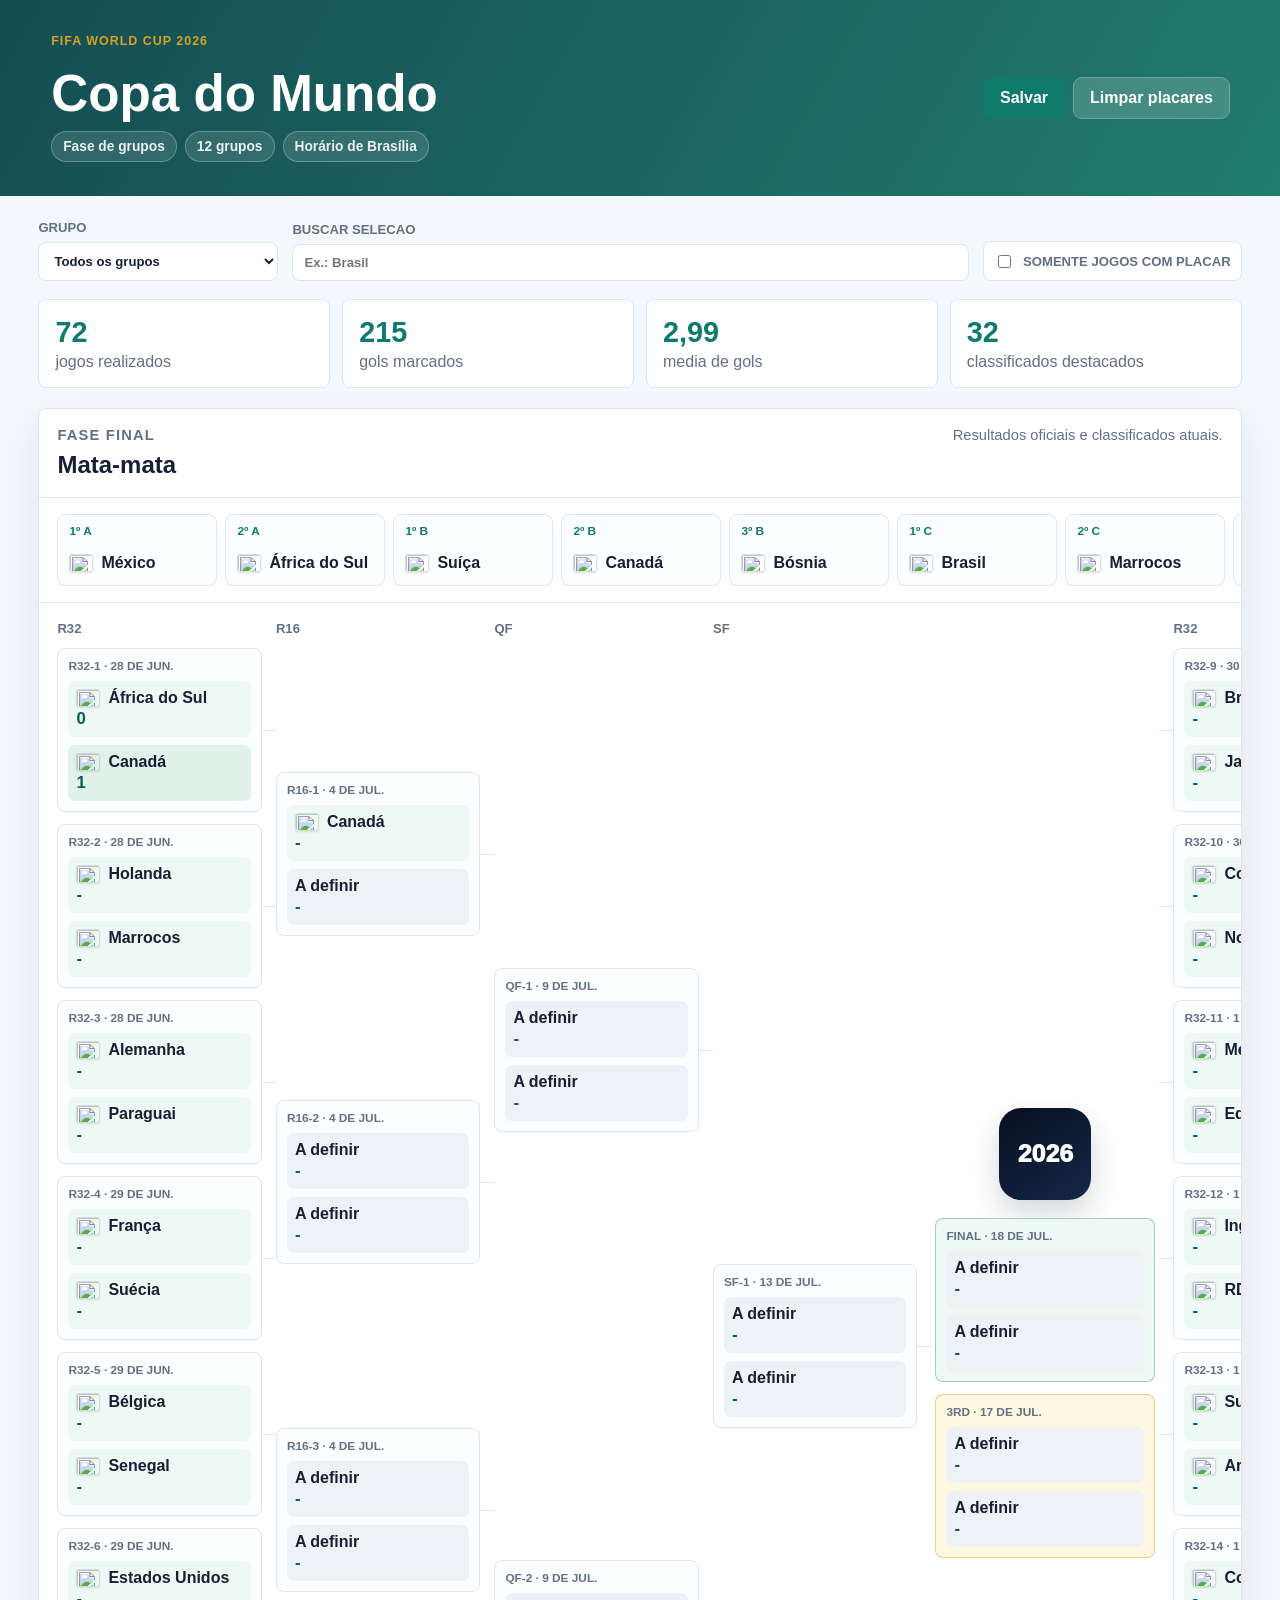
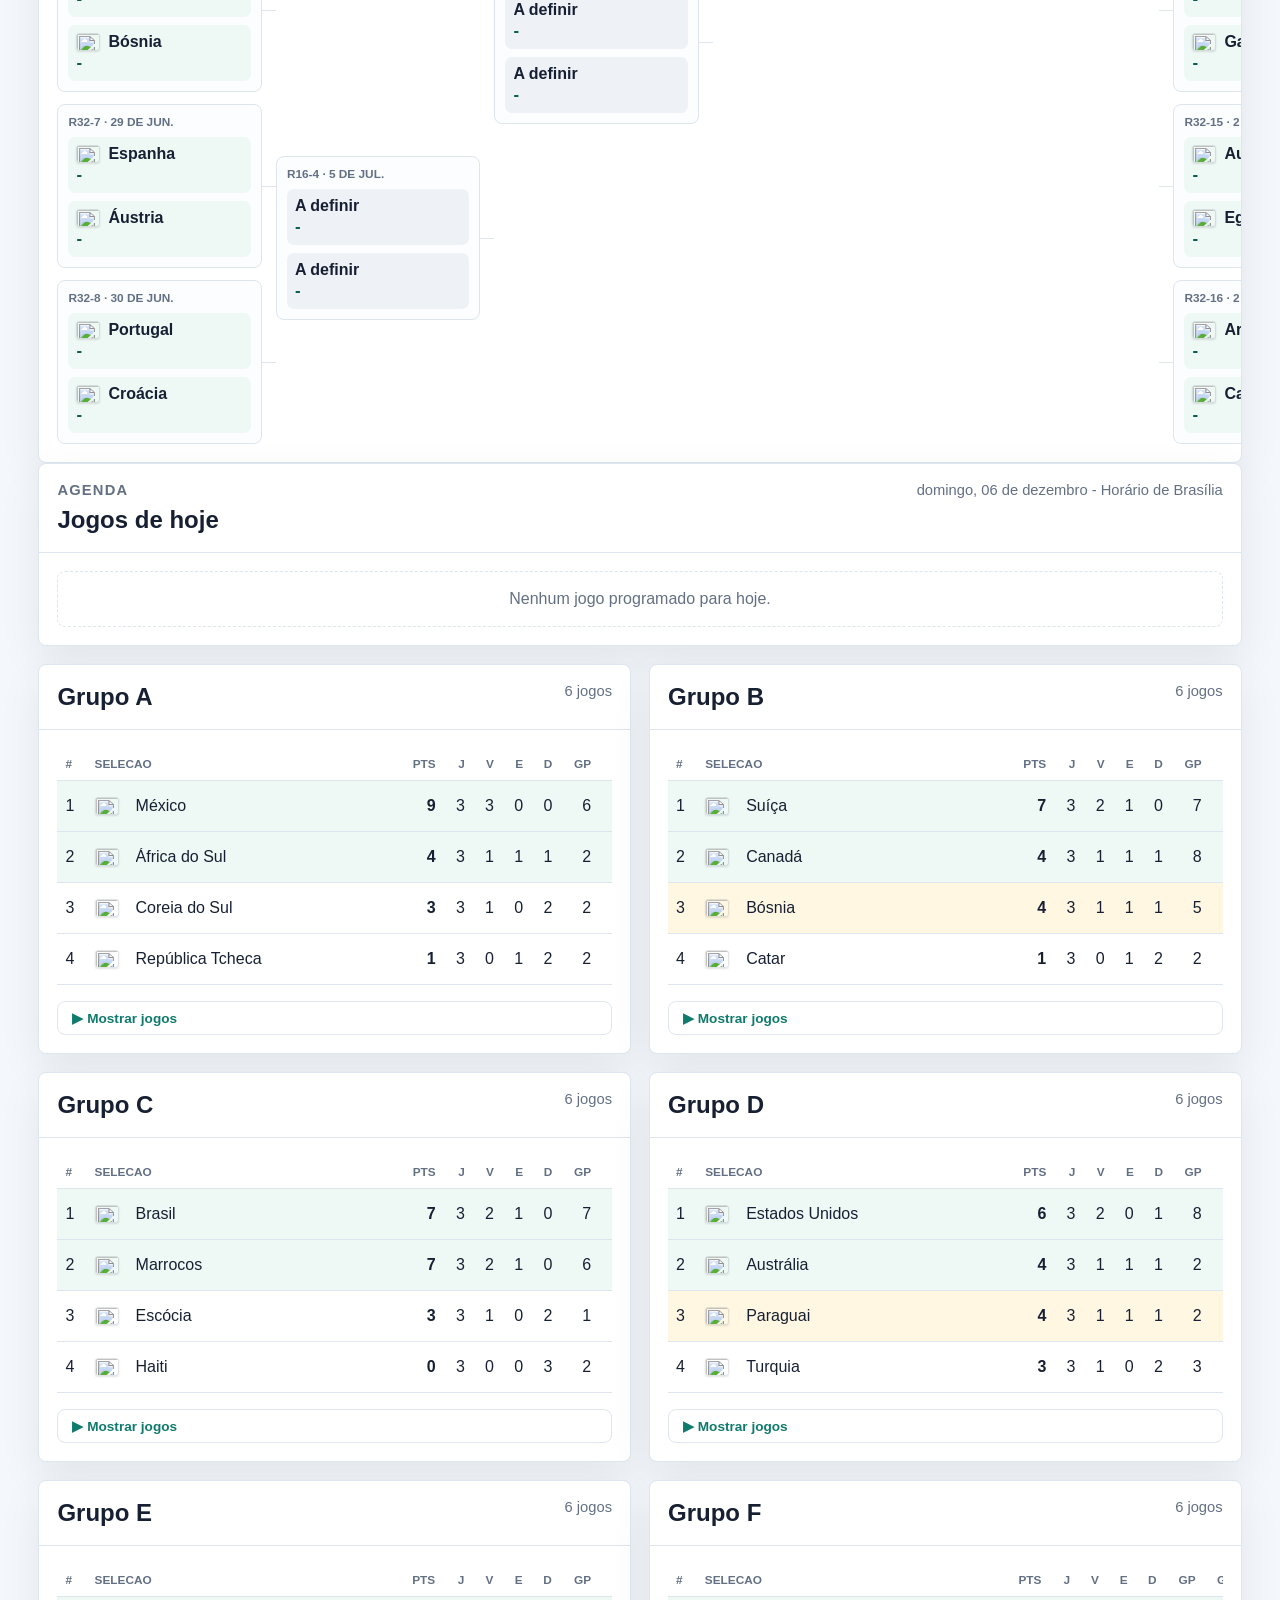
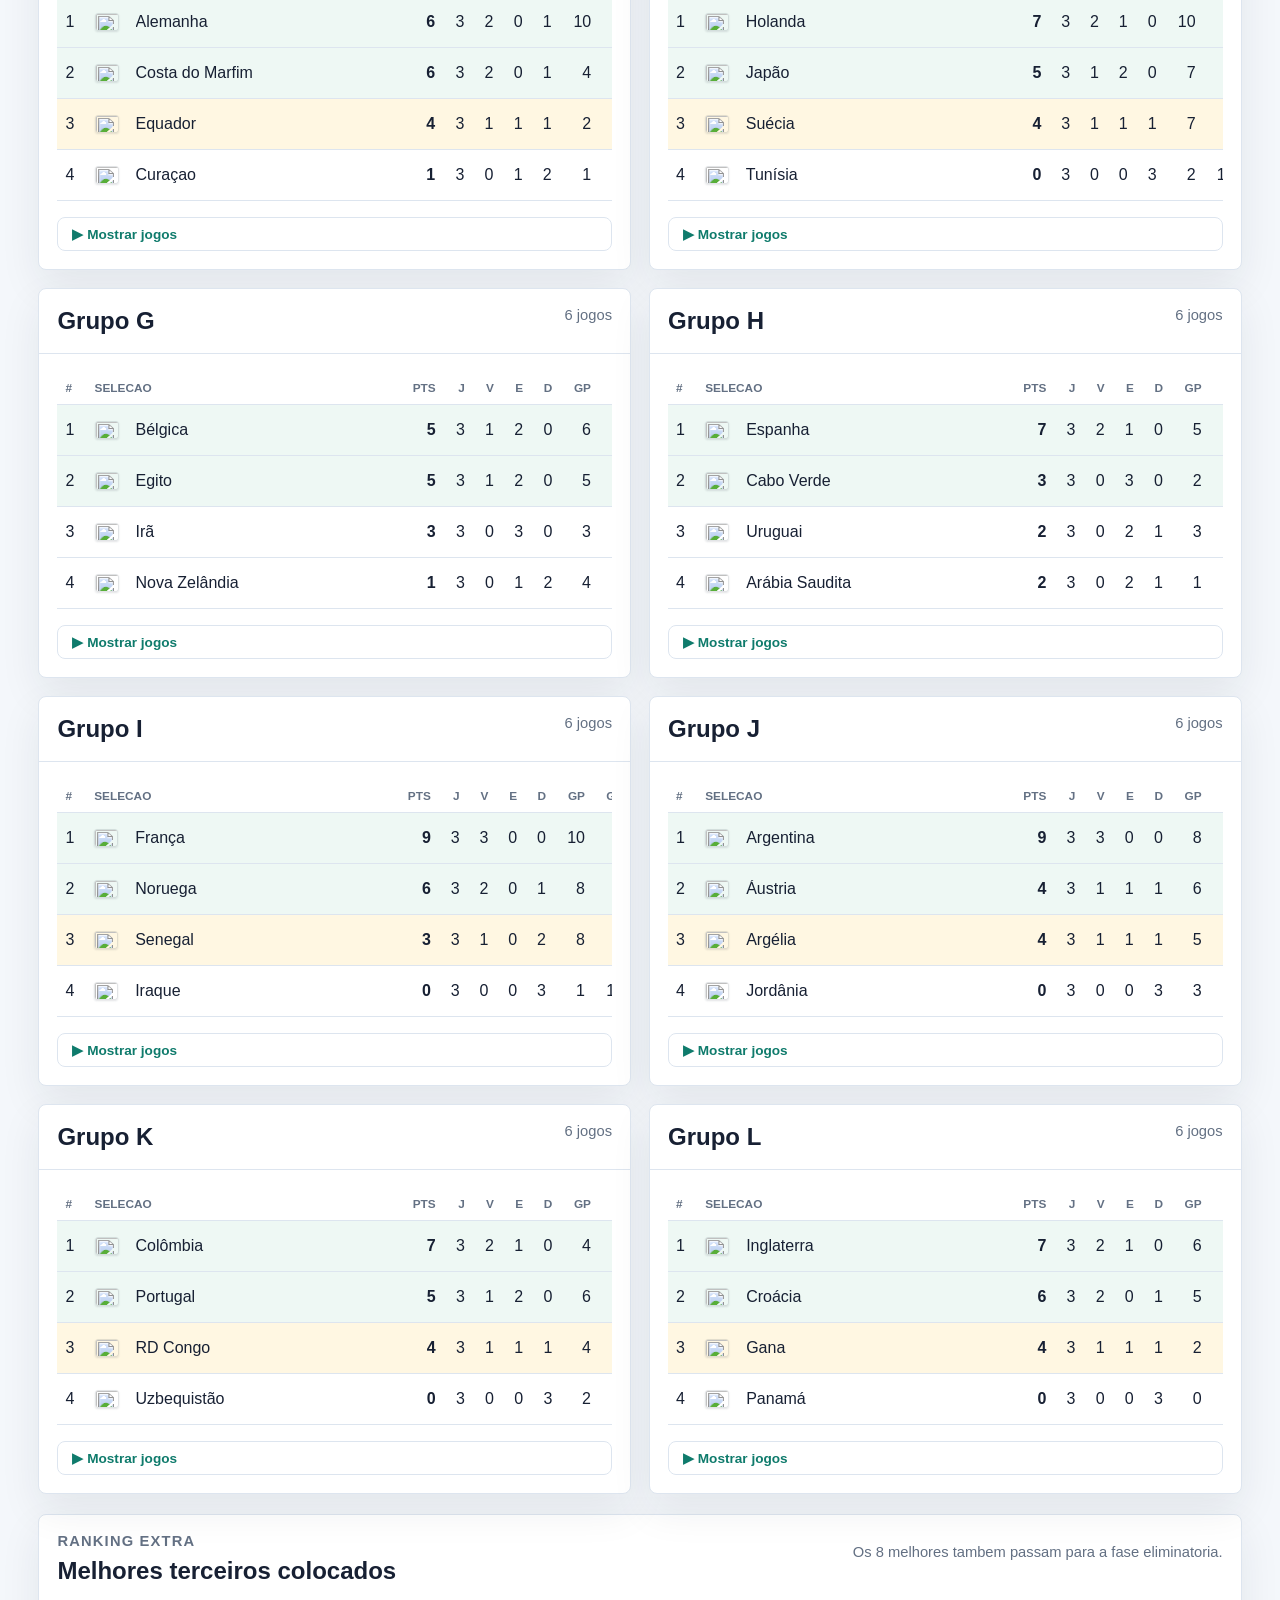
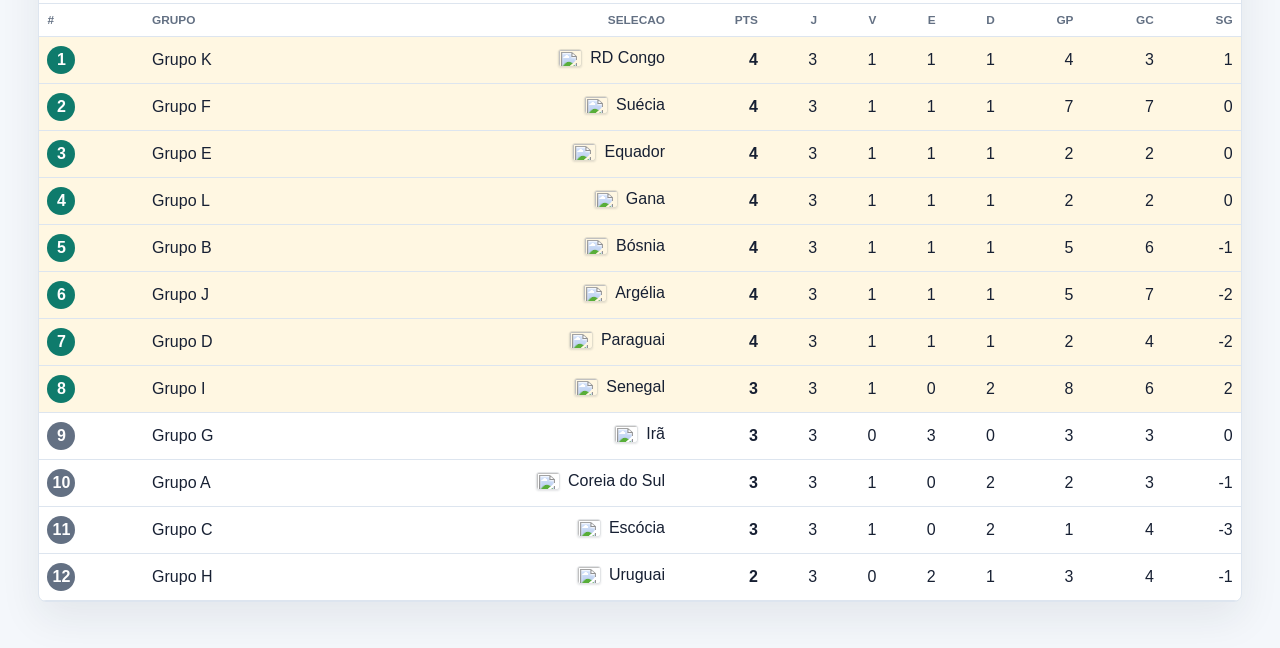
==== index.html @ e27d022b "Reescreve mata-mata com resultados reais, propaga vencedores, inverte ordem e colapsa grupos - app.j" ====
<!doctype html>
<html lang="pt-BR">
  <head>
    <meta charset="utf-8" />
    <meta name="viewport" content="width=device-width, initial-scale=1" />
    <title>Copa do Mundo 2026</title>
    <link rel="stylesheet" href="styles.css" />
  </head>
  <body>
    <header class="app-header">
      <div class="header-copy">
        <p class="eyebrow">FIFA World Cup 2026</p>
        <h1>Copa do Mundo</h1>
        <div class="header-badges" aria-label="Resumo da competicao">
          <span>Fase de grupos</span>
          <span>12 grupos</span>
          <span>Horário de Brasília</span>
        </div>
      </div>
      <div class="header-actions">
        <button id="saveButton" type="button">Salvar</button>
        <button id="resetButton" type="button" class="ghost">Limpar placares</button>
      </div>
    </header>

    <main>
      <section class="toolbar" aria-label="Filtros">
        <label>
          Grupo
          <select id="groupFilter">
            <option value="all">Todos os grupos</option>
          </select>
        </label>
        <label>
          Buscar selecao
          <input id="teamSearch" type="search" placeholder="Ex.: Brasil" />
        </label>
        <label class="toggle">
          <input id="showOnlyPlayed" type="checkbox" />
          Somente jogos com placar
        </label>
      </section>

      <section class="summary-grid" aria-label="Resumo">
        <article>
          <span id="playedMatches">0</span>
          <p>jogos realizados</p>
        </article>
        <article>
          <span id="totalGoals">0</span>
          <p>gols marcados</p>
        </article>
        <article>
          <span id="averageGoals">0,00</span>
          <p>media de gols</p>
        </article>
        <article>
          <span id="qualifiedCount">0</span>
          <p>classificados destacados</p>
        </article>
      </section>

      <!-- MATA-MATA (antes dos grupos) -->
      <section class="knockout-section">
        <div class="section-title">
          <div>
            <p class="eyebrow">Fase final</p>
            <h2>Mata-mata</h2>
          </div>
          <p>Resultados oficiais e classificados atuais.</p>
        </div>
        <div class="qualified-strip" id="qualifiedStrip" aria-label="Classificados atuais"></div>
        <div class="bracket" id="knockoutBracket" aria-label="Chave do mata-mata"></div>
      </section>

      <section class="today-section">
        <div class="section-title">
          <div>
            <p class="eyebrow">Agenda</p>
            <h2>Jogos de hoje</h2>
          </div>
          <p id="todayDateLabel">Horário de Brasília</p>
        </div>
        <div class="today-matches" id="todayMatches" aria-live="polite"></div>
      </section>

      <!-- GRUPOS (depois do mata-mata) -->
      <section id="groups" class="groups" aria-live="polite"></section>

      <section class="third-places">
        <div class="section-title">
          <div>
            <p class="eyebrow">Ranking extra</p>
            <h2>Melhores terceiros colocados</h2>
          </div>
          <p>Os 8 melhores tambem passam para a fase eliminatoria.</p>
        </div>
        <div class="table-wrap">
          <table>
            <thead>
              <tr>
                <th>#</th>
                <th>Grupo</th>
                <th>Selecao</th>
                <th>Pts</th>
                <th>J</th>
                <th>V</th>
                <th>E</th>
                <th>D</th>
                <th>GP</th>
                <th>GC</th>
                <th>SG</th>
              </tr>
            </thead>
            <tbody id="thirdPlaces"></tbody>
          </table>
        </div>
      </section>
    </main>

    <template id="groupTemplate">
      <article class="group-card">
        <div class="group-heading">
          <h2></h2>
          <span></span>
        </div>
        <div class="group-content">
          <div class="table-wrap standings-wrap"></div>
          <div class="matches"></div>
        </div>
      </article>
    </template>

    <script src="app.js"></script>
  </body>
</html>
---- styles.css ----
:root {
  --bg: #f4f7fb;
  --panel: #ffffff;
  --text: #172033;
  --muted: #637083;
  --line: #dde5ef;
  --primary: #0f7b6c;
  --primary-dark: #095f54;
  --accent: #d8a222;
  --danger: #b13d3d;
  --shadow: 0 16px 40px rgba(23, 32, 51, 0.08);
}

* {
  box-sizing: border-box;
}

body {
  margin: 0;
  color: var(--text);
  background: var(--bg);
  font-family: Inter, "Segoe UI", Arial, sans-serif;
}

button,
input,
select {
  font: inherit;
}

.app-header {
  display: flex;
  align-items: center;
  justify-content: space-between;
  gap: 24px;
  padding: 34px clamp(18px, 4vw, 56px);
  color: #fff;
  background:
    linear-gradient(120deg, rgba(7, 67, 73, 0.94), rgba(11, 110, 93, 0.9)),
    url("https://images.unsplash.com/photo-1517927033932-b3d18e61fb3a?auto=format&fit=crop&w=1600&q=80")
      center/cover;
}

.eyebrow {
  margin: 0 0 8px;
  color: var(--accent);
  font-size: 0.78rem;
  font-weight: 800;
  letter-spacing: 0.08em;
  text-transform: uppercase;
}

.header-copy {
  display: grid;
  gap: 12px;
}

h1,
h2,
p {
  margin-top: 0;
}

h1 {
  margin-bottom: 0;
  font-size: clamp(2rem, 4vw, 3.8rem);
  line-height: 1;
}

.header-badges {
  display: flex;
  flex-wrap: wrap;
  gap: 8px;
}

.header-badges span {
  border: 1px solid rgba(255, 255, 255, 0.26);
  border-radius: 999px;
  padding: 7px 11px;
  color: rgba(255, 255, 255, 0.9);
  background: rgba(255, 255, 255, 0.12);
  font-size: 0.86rem;
  font-weight: 800;
}

.header-actions {
  display: flex;
  flex-wrap: wrap;
  gap: 10px;
}

button {
  border: 0;
  border-radius: 8px;
  padding: 11px 16px;
  color: #fff;
  background: var(--primary);
  cursor: pointer;
  font-weight: 700;
}

button:hover {
  background: var(--primary-dark);
}

button.ghost {
  color: #fff;
  background: rgba(255, 255, 255, 0.16);
  outline: 1px solid rgba(255, 255, 255, 0.36);
}

main {
  width: min(1440px, 100%);
  margin: 0 auto;
  padding: 24px clamp(14px, 3vw, 40px) 46px;
}

.toolbar {
  display: grid;
  grid-template-columns: minmax(160px, 240px) minmax(220px, 1fr) auto;
  gap: 14px;
  align-items: end;
  margin-bottom: 18px;
}

label {
  display: grid;
  gap: 7px;
  color: var(--muted);
  font-size: 0.82rem;
  font-weight: 800;
  text-transform: uppercase;
}

input,
select {
  width: 100%;
  border: 1px solid var(--line);
  border-radius: 8px;
  padding: 10px 11px;
  color: var(--text);
  background: #fff;
}

.toggle {
  display: flex;
  align-items: center;
  gap: 9px;
  min-height: 40px;
  padding: 0 10px;
  border: 1px solid var(--line);
  border-radius: 8px;
  background: #fff;
}

.toggle input {
  width: auto;
}

.summary-grid {
  display: grid;
  grid-template-columns: repeat(4, minmax(0, 1fr));
  gap: 12px;
  margin-bottom: 18px;
}

.summary-grid article {
  padding: 16px;
  border: 1px solid var(--line);
  border-radius: 8px;
  background: var(--panel);
}

.summary-grid span {
  display: block;
  margin-bottom: 4px;
  color: var(--primary);
  font-size: 1.8rem;
  font-weight: 900;
}

.summary-grid p {
  margin-bottom: 0;
  color: var(--muted);
}

.today-section {
  margin-bottom: 18px;
  border: 1px solid var(--line);
  border-radius: 8px;
  background: var(--panel);
  box-shadow: var(--shadow);
  overflow: hidden;
}

.today-matches {
  display: grid;
  grid-template-columns: repeat(auto-fit, minmax(260px, 1fr));
  gap: 12px;
  padding: 18px;
}

.today-match {
  display: grid;
  grid-template-rows: auto 1fr auto;
  gap: 12px;
  border: 1px solid var(--line);
  border-radius: 8px;
  padding: 14px;
  background: #fbfdff;
}

.today-match-final {
  border-color: rgba(15, 123, 108, 0.35);
  background: #f3fbf8;
}

.today-time {
  width: fit-content;
  border-radius: 999px;
  padding: 5px 9px;
  color: #fff;
  background: var(--primary);
  font-size: 0.82rem;
  font-weight: 900;
}

.today-game {
  display: grid;
  grid-template-columns: minmax(0, 1fr) auto minmax(0, 1fr);
  gap: 10px;
  align-items: center;
  font-weight: 900;
}

.today-team {
  min-width: 0;
}

.today-game strong {
  justify-self: center;
  border-radius: 999px;
  padding: 2px 10px;
  color: var(--primary);
  background: #eef8f4;
  white-space: nowrap;
}

.today-meta {
  display: flex;
  align-items: center;
  justify-content: space-between;
  gap: 8px;
  color: var(--muted);
  font-size: 0.82rem;
  font-weight: 800;
}

.today-meta em {
  border-radius: 999px;
  padding: 4px 8px;
  background: #eef2f7;
  font-style: normal;
  white-space: nowrap;
}

.today-match-final .today-meta em {
  color: #fff;
  background: var(--primary);
}

.today-empty {
  padding: 18px;
  border: 1px dashed var(--line);
  border-radius: 8px;
  color: var(--muted);
  text-align: center;
}

.groups {
  display: grid;
  grid-template-columns: repeat(2, minmax(0, 1fr));
  gap: 18px;
}

.group-card,
.third-places {
  border: 1px solid var(--line);
  border-radius: 8px;
  background: var(--panel);
  box-shadow: var(--shadow);
  overflow: hidden;
}

.group-heading,
.section-title {
  display: flex;
  justify-content: space-between;
  gap: 16px;
  padding: 18px;
  border-bottom: 1px solid var(--line);
}

.group-heading h2,
.section-title h2 {
  margin-bottom: 0;
}

.group-heading span,
.section-title p {
  color: var(--muted);
  font-size: 0.92rem;
}

.group-content {
  display: grid;
  gap: 16px;
  padding: 18px;
}

.table-wrap {
  overflow-x: auto;
}

table {
  width: 100%;
  border-collapse: collapse;
  min-width: 620px;
}

th,
td {
  padding: 9px 8px;
  border-bottom: 1px solid var(--line);
  text-align: right;
  white-space: nowrap;
}

th:first-child,
td:first-child,
th:nth-child(2),
td:nth-child(2) {
  text-align: left;
}

th {
  color: var(--muted);
  font-size: 0.74rem;
  text-transform: uppercase;
}

tr.qualified td {
  background: #eef8f4;
}

tr.third-qualified td {
  background: #fff7e2;
}

.team-name {
  min-width: 120px;
  border: 1px solid transparent;
  padding: 6px 8px;
  border-radius: 6px;
  background: transparent;
}

.team-name:focus {
  border-color: var(--primary);
  outline: none;
  background: #fff;
}

.team-input,
.team-label {
  display: inline-flex;
  align-items: center;
  gap: 8px;
  min-width: 0;
}

.team-input {
  width: 100%;
}

.team-label {
  max-width: 100%;
}

.team-label-right {
  justify-content: flex-end;
}

.team-label-stacked {
  display: inline-grid;
  justify-items: start;
  gap: 6px;
  text-align: left;
}

.team-label-right.team-label-stacked {
  justify-items: end;
  text-align: right;
}

.today-team-away {
  justify-self: end;
}

.today-team-away .team-label-stacked {
  justify-items: end;
  text-align: right;
}

.team-label span:not(.team-flag) {
  min-width: 0;
  overflow-wrap: normal;
  word-break: normal;
  hyphens: none;
}

.team-flag {
  flex: 0 0 auto;
  width: 24px;
  height: 18px;
  border: 1px solid rgba(23, 32, 51, 0.12);
  border-radius: 3px;
  object-fit: cover;
  box-shadow: 0 1px 2px rgba(23, 32, 51, 0.12);
}

.matches {
  display: none;
  gap: 10px;
}

.matches.expanded {
  display: grid;
}

.toggle-matches {
  display: inline-flex;
  align-items: center;
  gap: 6px;
  padding: 8px 14px;
  border: 1px solid var(--line);
  border-radius: 8px;
  background: #fff;
  color: var(--primary);
  font-weight: 800;
  font-size: 0.85rem;
  cursor: pointer;
}

.toggle-matches:hover {
  background: #eef8f4;
}

.match {
  display: grid;
  grid-template-columns: minmax(110px, 1fr) 56px auto 56px minmax(110px, 1fr);
  gap: 8px;
  align-items: center;
  padding: 10px;
  border: 1px solid var(--line);
  border-radius: 8px;
  background: #fbfdff;
}

.match-team {
  font-weight: 800;
}

.match-team .team-label {
  display: flex;
}

.match-team-away {
  text-align: right;
}

.match-team-away .team-label {
  justify-content: flex-end;
}

.match input {
  text-align: center;
}

.match input:disabled {
  color: var(--text);
  background: #edf4f1;
  cursor: not-allowed;
}

.match-final {
  border-color: rgba(15, 123, 108, 0.35);
  background: #f3fbf8;
}

.versus {
  color: var(--muted);
  font-weight: 900;
  text-align: center;
}

.match-meta {
  display: flex;
  align-items: center;
  justify-content: space-between;
  gap: 10px;
  grid-column: 1 / -1;
  color: var(--muted);
  font-size: 0.82rem;
}

.match-meta strong {
  color: var(--primary);
  font-weight: 900;
  white-space: nowrap;
}

.match-meta em {
  border-radius: 999px;
  padding: 4px 8px;
  color: var(--muted);
  background: #eef2f7;
  font-style: normal;
  font-weight: 800;
  white-space: nowrap;
}

.match-final .match-meta em {
  color: #fff;
  background: var(--primary);
}

.third-places {
  margin-top: 20px;
}

.knockout-section {
  margin-top: 20px;
  border: 1px solid var(--line);
  border-radius: 8px;
  background: var(--panel);
  box-shadow: var(--shadow);
  overflow: hidden;
}

.qualified-strip {
  display: flex;
  gap: 8px;
  overflow-x: auto;
  padding: 16px 18px;
  border-bottom: 1px solid var(--line);
}

.qualified-team {
  display: grid;
  min-width: 160px;
  gap: 2px;
  border: 1px solid var(--line);
  border-radius: 8px;
  padding: 9px 11px;
  background: #fbfdff;
  font-weight: 800;
}

.qualified-team .team-label {
  font-weight: 900;
}

.qualified-team strong {
  color: var(--primary);
  font-size: 0.74rem;
  text-transform: uppercase;
}

.bracket {
  display: grid;
  grid-template-columns: minmax(860px, 1fr) minmax(220px, 260px) minmax(860px, 1fr);
  gap: 18px;
  align-items: center;
  overflow-x: auto;
  padding: 18px;
}

.bracket-side {
  display: grid;
  grid-template-columns: repeat(4, minmax(190px, 1fr));
  gap: 14px;
  min-width: 860px;
}

.bracket-round {
  display: grid;
  grid-template-rows: auto 1fr;
  gap: 12px;
}

.bracket-matches {
  display: grid;
  gap: 12px;
}

.bracket-round-r32 .bracket-matches {
  grid-template-rows: repeat(8, minmax(82px, 1fr));
}

.bracket-round-r16 .bracket-matches {
  grid-template-rows: repeat(4, minmax(120px, 1fr));
  padding-block: 48px;
}

.bracket-round-qf .bracket-matches {
  grid-template-rows: repeat(2, minmax(190px, 1fr));
  padding-block: 112px;
}

.bracket-round-sf .bracket-matches {
  grid-template-rows: minmax(260px, 1fr);
  padding-block: 238px;
}

.bracket-round h3 {
  margin: 0;
  color: var(--muted);
  font-size: 0.82rem;
  text-transform: uppercase;
}

.bracket-match {
  display: grid;
  align-self: center;
  gap: 8px;
  border: 1px solid var(--line);
  border-radius: 8px;
  padding: 10px;
  background: #fbfdff;
}

.bracket-side-left .bracket-match {
  position: relative;
}

.bracket-side-left .bracket-match::after {
  position: absolute;
  top: 50%;
  right: -15px;
  width: 14px;
  height: 1px;
  background: var(--line);
  content: "";
}

.bracket-side-right .bracket-match {
  position: relative;
}

.bracket-side-right .bracket-match::before {
  position: absolute;
  top: 50%;
  left: -15px;
  width: 14px;
  height: 1px;
  background: var(--line);
  content: "";
}

.match-number {
  color: var(--muted);
  font-size: 0.74rem;
  font-weight: 900;
  text-transform: uppercase;
}

.bracket-team {
  display: grid;
  gap: 2px;
  border-radius: 7px;
  padding: 8px;
  background: #eef2f7;
}

.bracket-team.resolved {
  background: #eef8f4;
}

.bracket-team span {
  font-weight: 900;
}

.bracket-team .team-label {
  display: flex;
}

.bracket-team small {
  color: var(--muted);
  font-weight: 800;
}

.bracket-team.winner {
  background: #e0f2e9;
  font-weight: 900;
}

.bracket-score {
  font-weight: 900;
  font-size: 1.05rem;
  color: var(--primary-dark);
}

.bracket-center {
  display: grid;
  justify-items: center;
  gap: 18px;
  min-width: 220px;
}

.trophy-mark {
  display: grid;
  place-items: center;
  width: 92px;
  height: 92px;
  border-radius: 22px;
  color: #fff;
  background: linear-gradient(145deg, #070f1f, #152849);
  box-shadow: 0 14px 30px rgba(23, 32, 51, 0.18);
  font-size: 1.55rem;
  font-weight: 1000;
}

.center-stack {
  display: grid;
  gap: 12px;
  width: 100%;
}

.final-match {
  border-color: rgba(15, 123, 108, 0.35);
  background: #eef8f4;
}

.bronze-match {
  border-color: rgba(216, 162, 34, 0.45);
  background: #fff7e2;
}

.third-places .section-title {
  align-items: center;
}

.rank-badge {
  display: inline-grid;
  place-items: center;
  width: 28px;
  height: 28px;
  border-radius: 999px;
  color: #fff;
  background: var(--primary);
  font-weight: 900;
}

.rank-badge.out {
  background: var(--muted);
}

.empty-state {
  grid-column: 1 / -1;
  padding: 28px;
  border: 1px dashed var(--line);
  border-radius: 8px;
  color: var(--muted);
  background: #fff;
  text-align: center;
}

@media (max-width: 980px) {
  .app-header,
  .group-heading,
  .section-title {
    align-items: flex-start;
    flex-direction: column;
  }

  .toolbar,
  .groups,
  .summary-grid {
    grid-template-columns: 1fr;
  }
}

@media (max-width: 640px) {
  .match {
    grid-template-columns: minmax(0, 1fr) auto minmax(0, 1fr);
  }

  .match-team {
    font-size: 0.9rem;
    min-width: 0;
  }

  .match-team .team-label-stacked {
    justify-items: center;
    text-align: center;
  }

  .match-team-away .team-label-stacked {
    justify-items: center;
    text-align: center;
  }

  .match-team-home {
    grid-column: 1 / -1;
    justify-self: start;
  }

  .match-team-away {
    grid-column: 1 / -1;
    justify-self: end;
  }

  .match-team .team-label {
    max-width: 100%;
  }

  .match-team .team-label span:not(.team-flag) {
    max-width: 210px;
    overflow-wrap: normal;
    word-break: normal;
  }

  .match input {
    width: 58px;
    justify-self: center;
  }

  .versus {
    min-width: 28px;
  }

  .team-flag {
    width: 28px;
    height: 20px;
  }

  .match-meta {
    align-items: flex-start;
    flex-direction: column;
  }
}
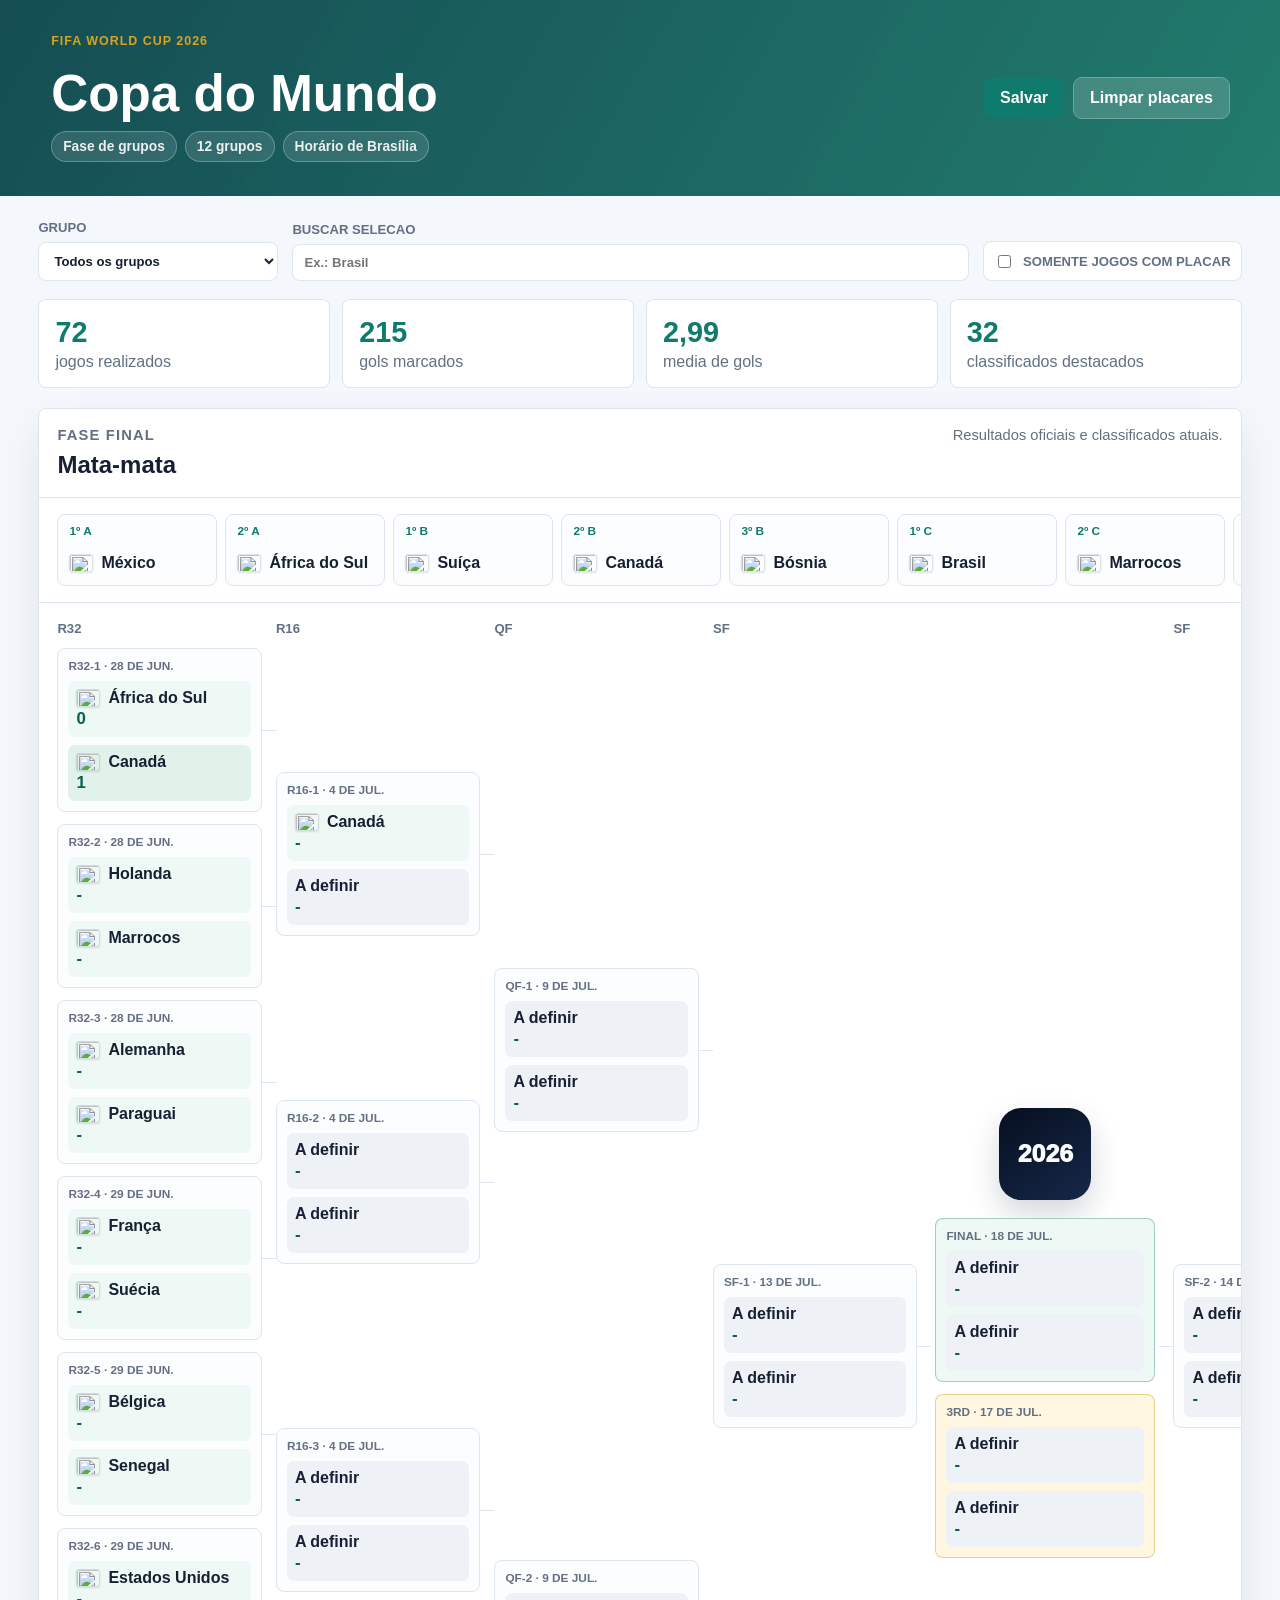
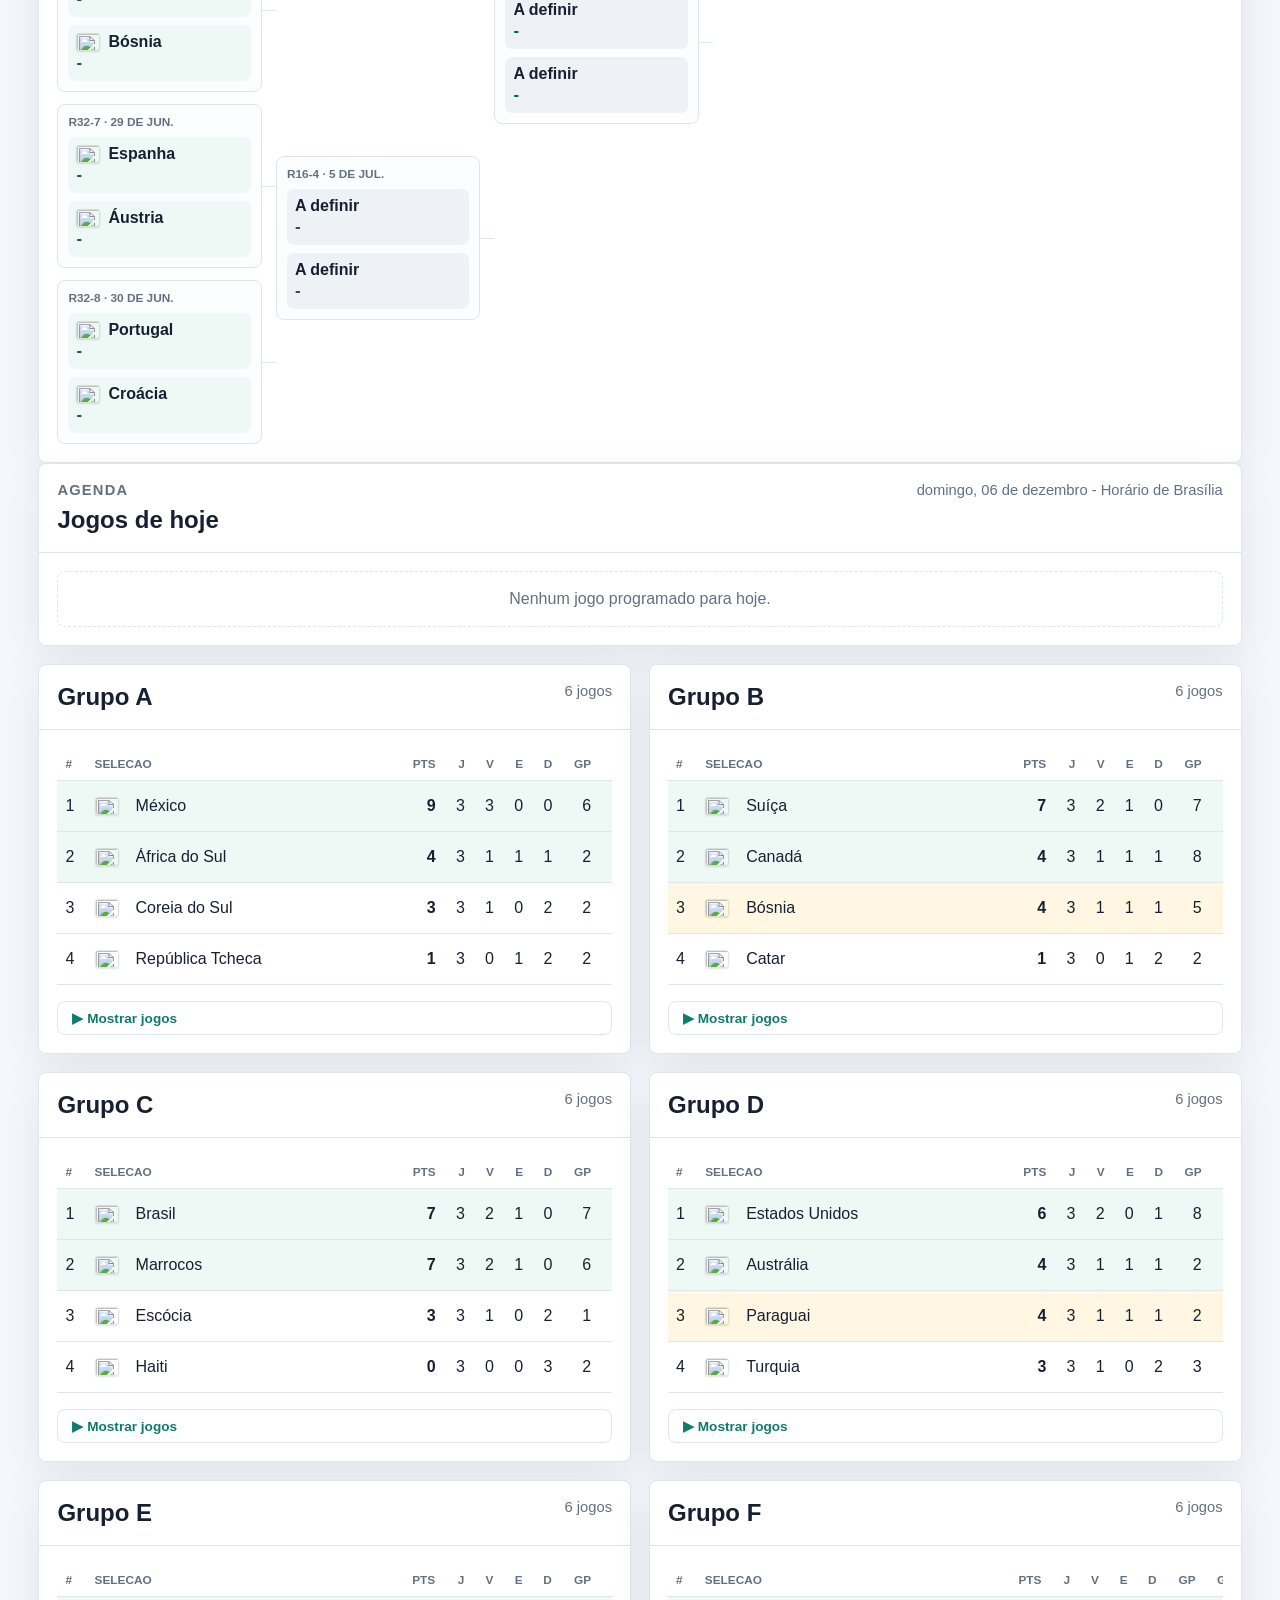
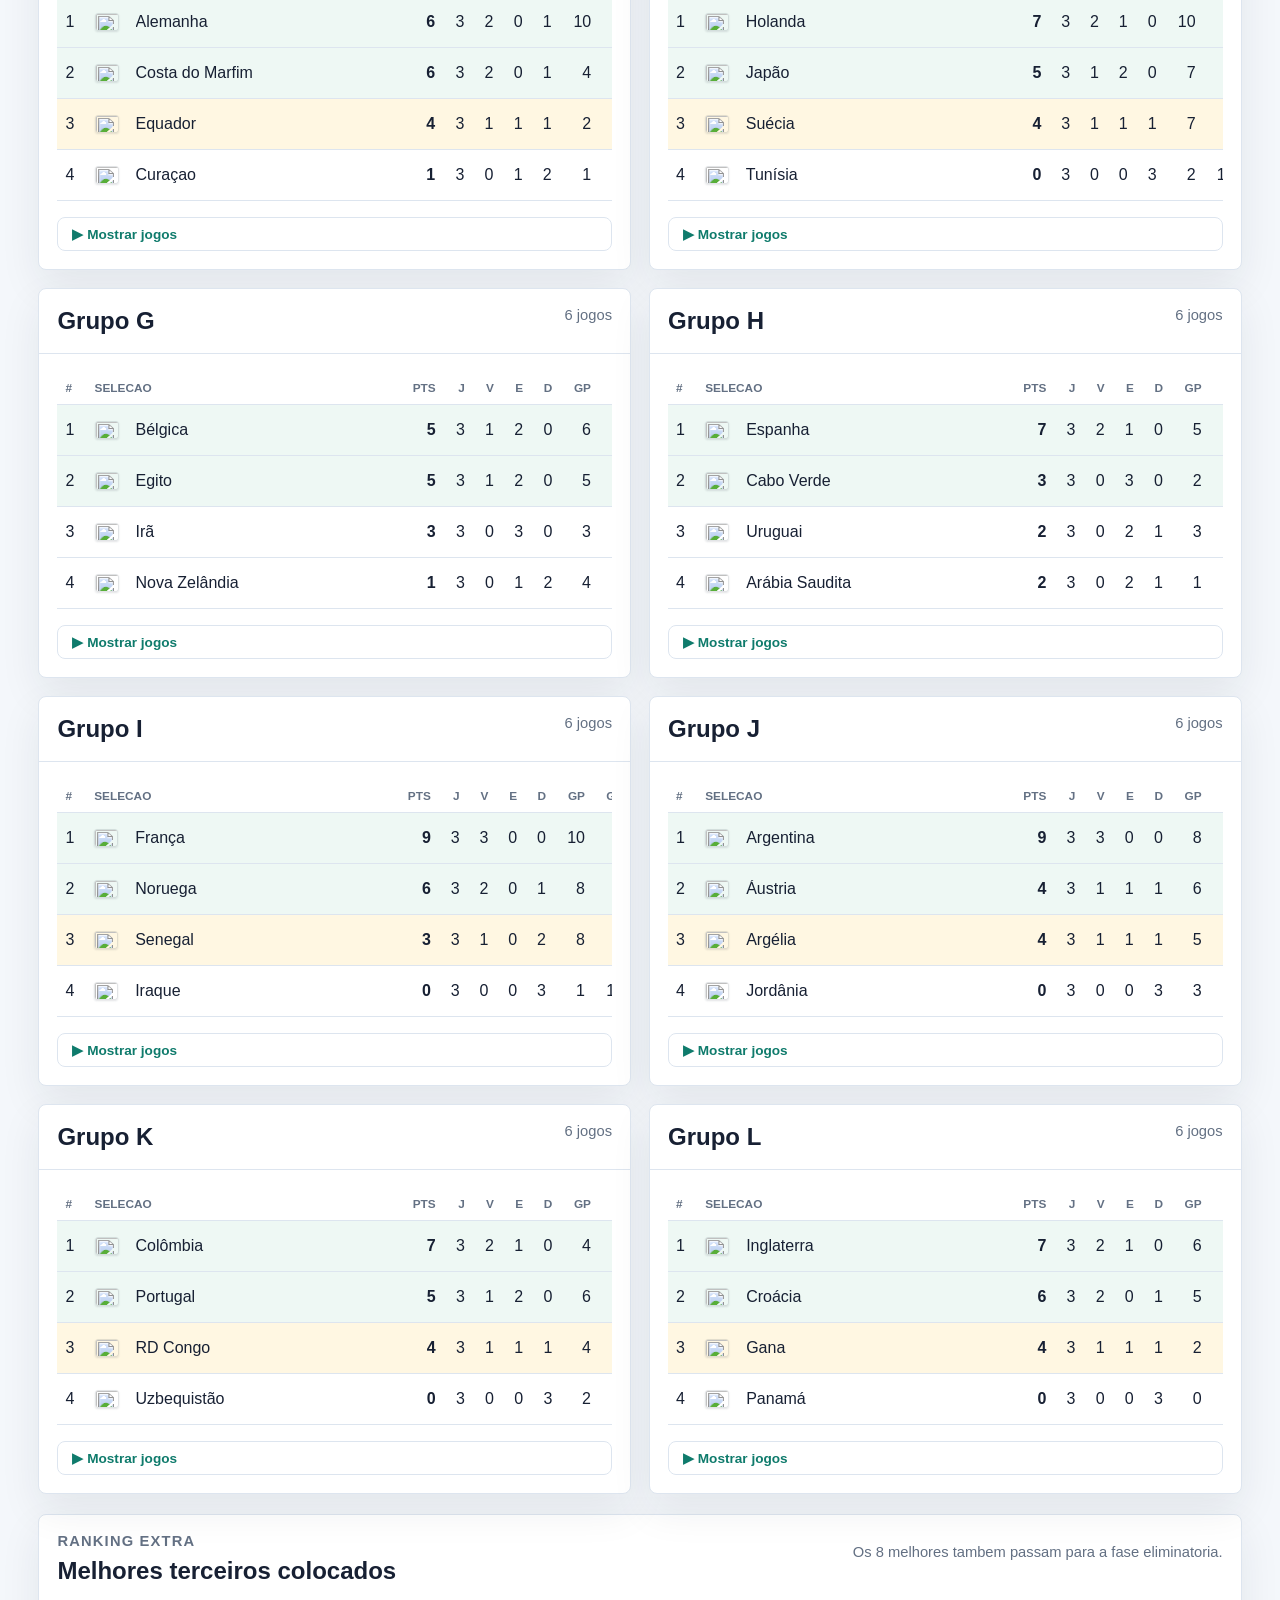
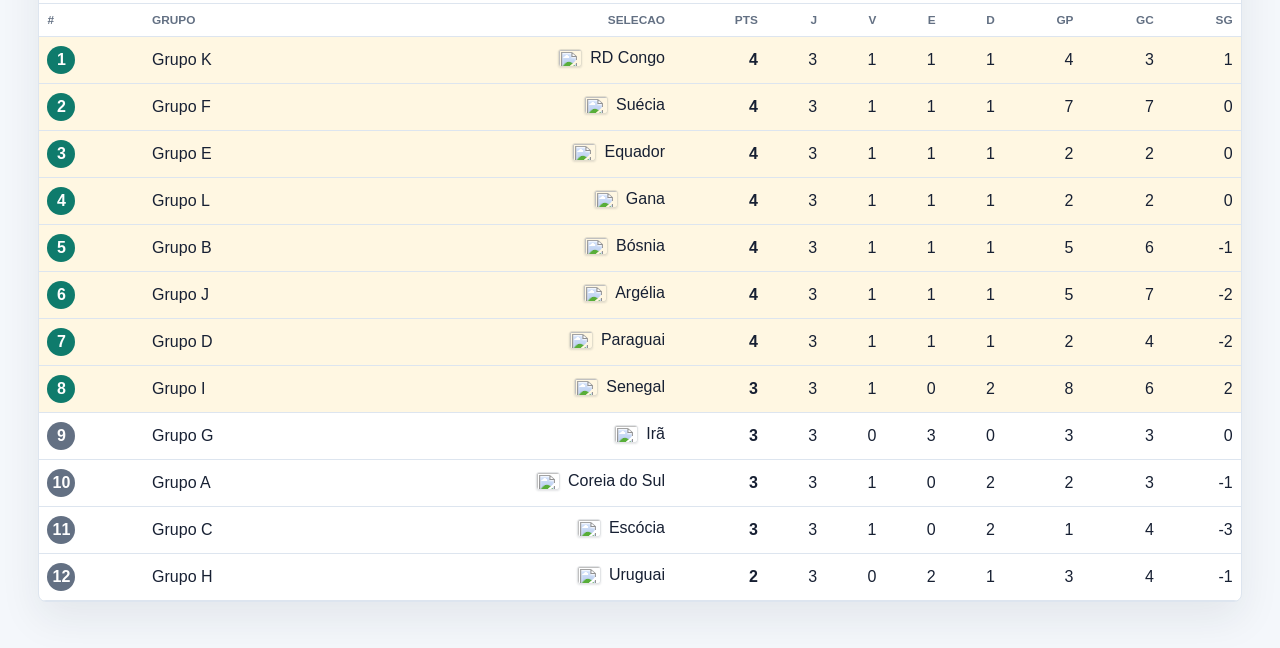
==== commit 916430eb: "Forca ordem explicita das colunas do bracket direito (espelho) - Direita agora explicitamente SF → Q" ====
--- a/index.html
+++ b/index.html
@@ -131,6 +131,6 @@
       </article>
     </template>
 
-    <script src="app.js"></script>
+    <script src="app.js?v=2"></script>
   </body>
 </html>
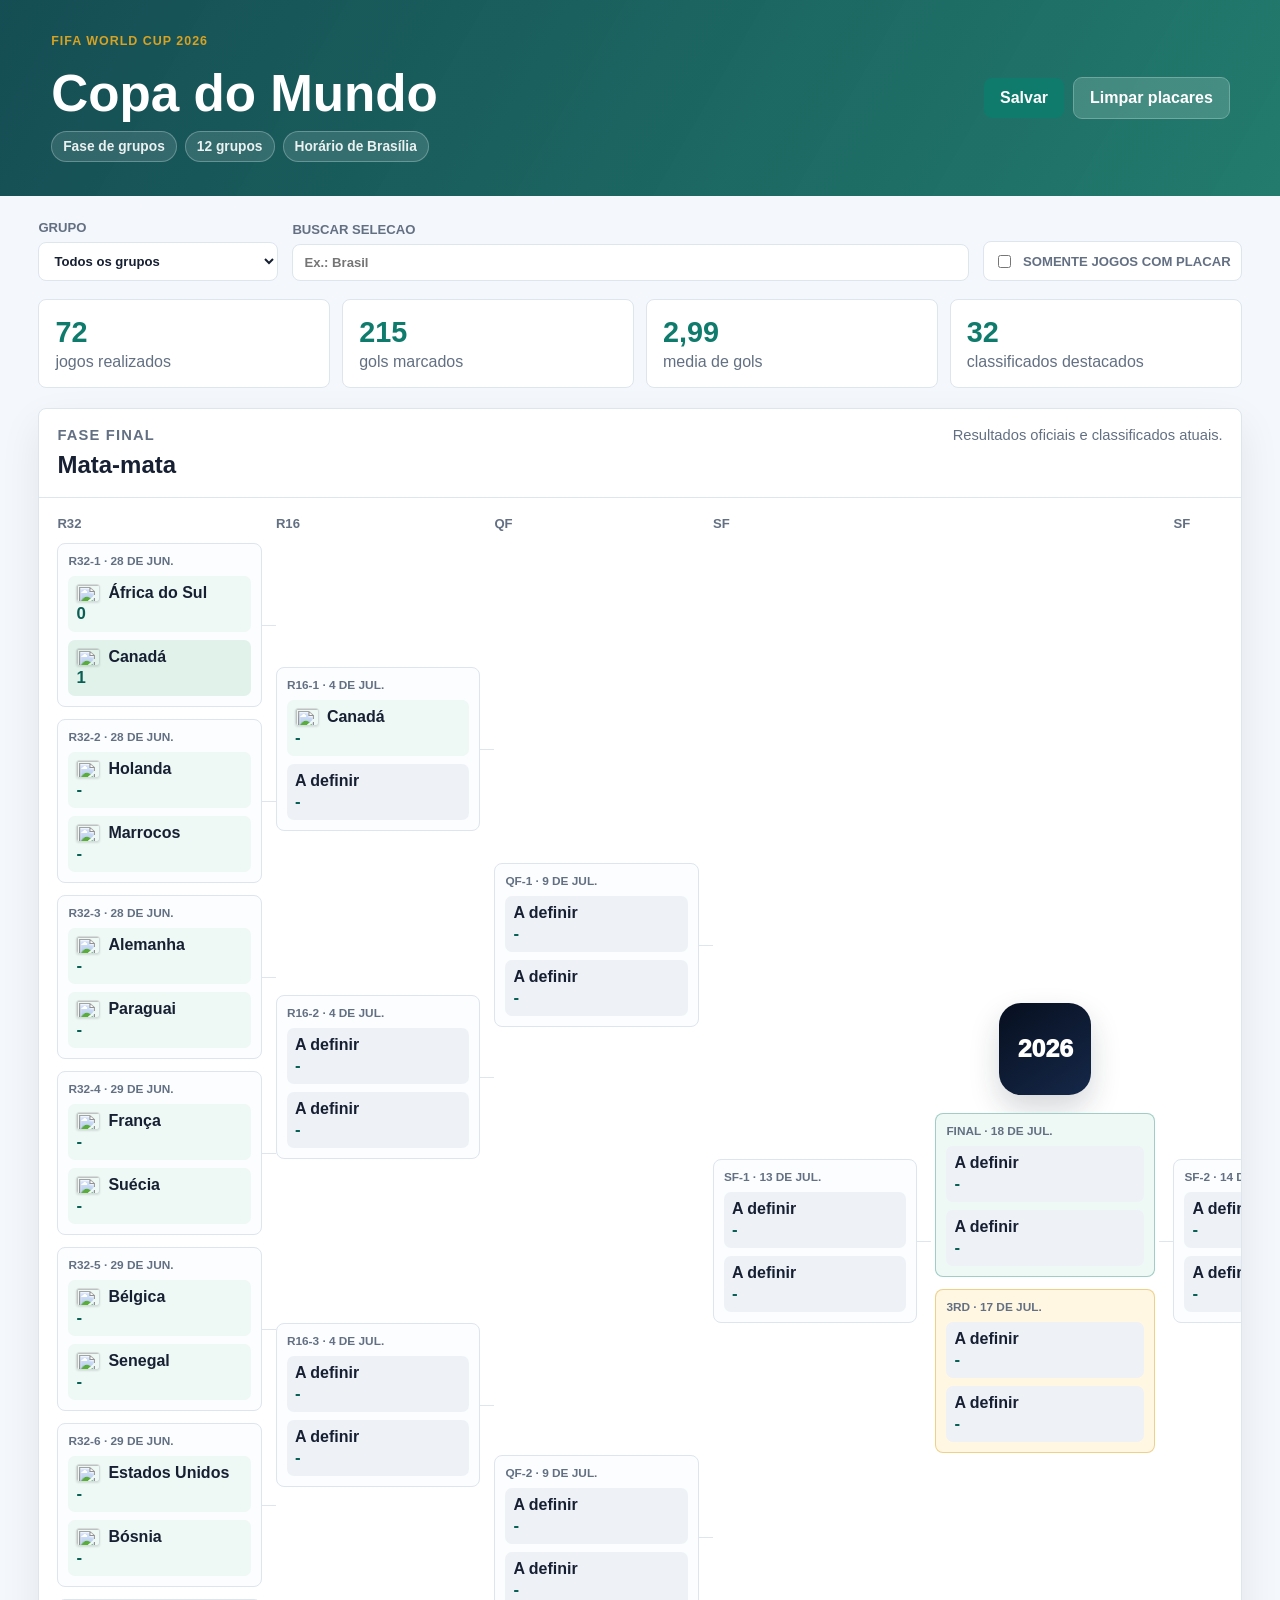
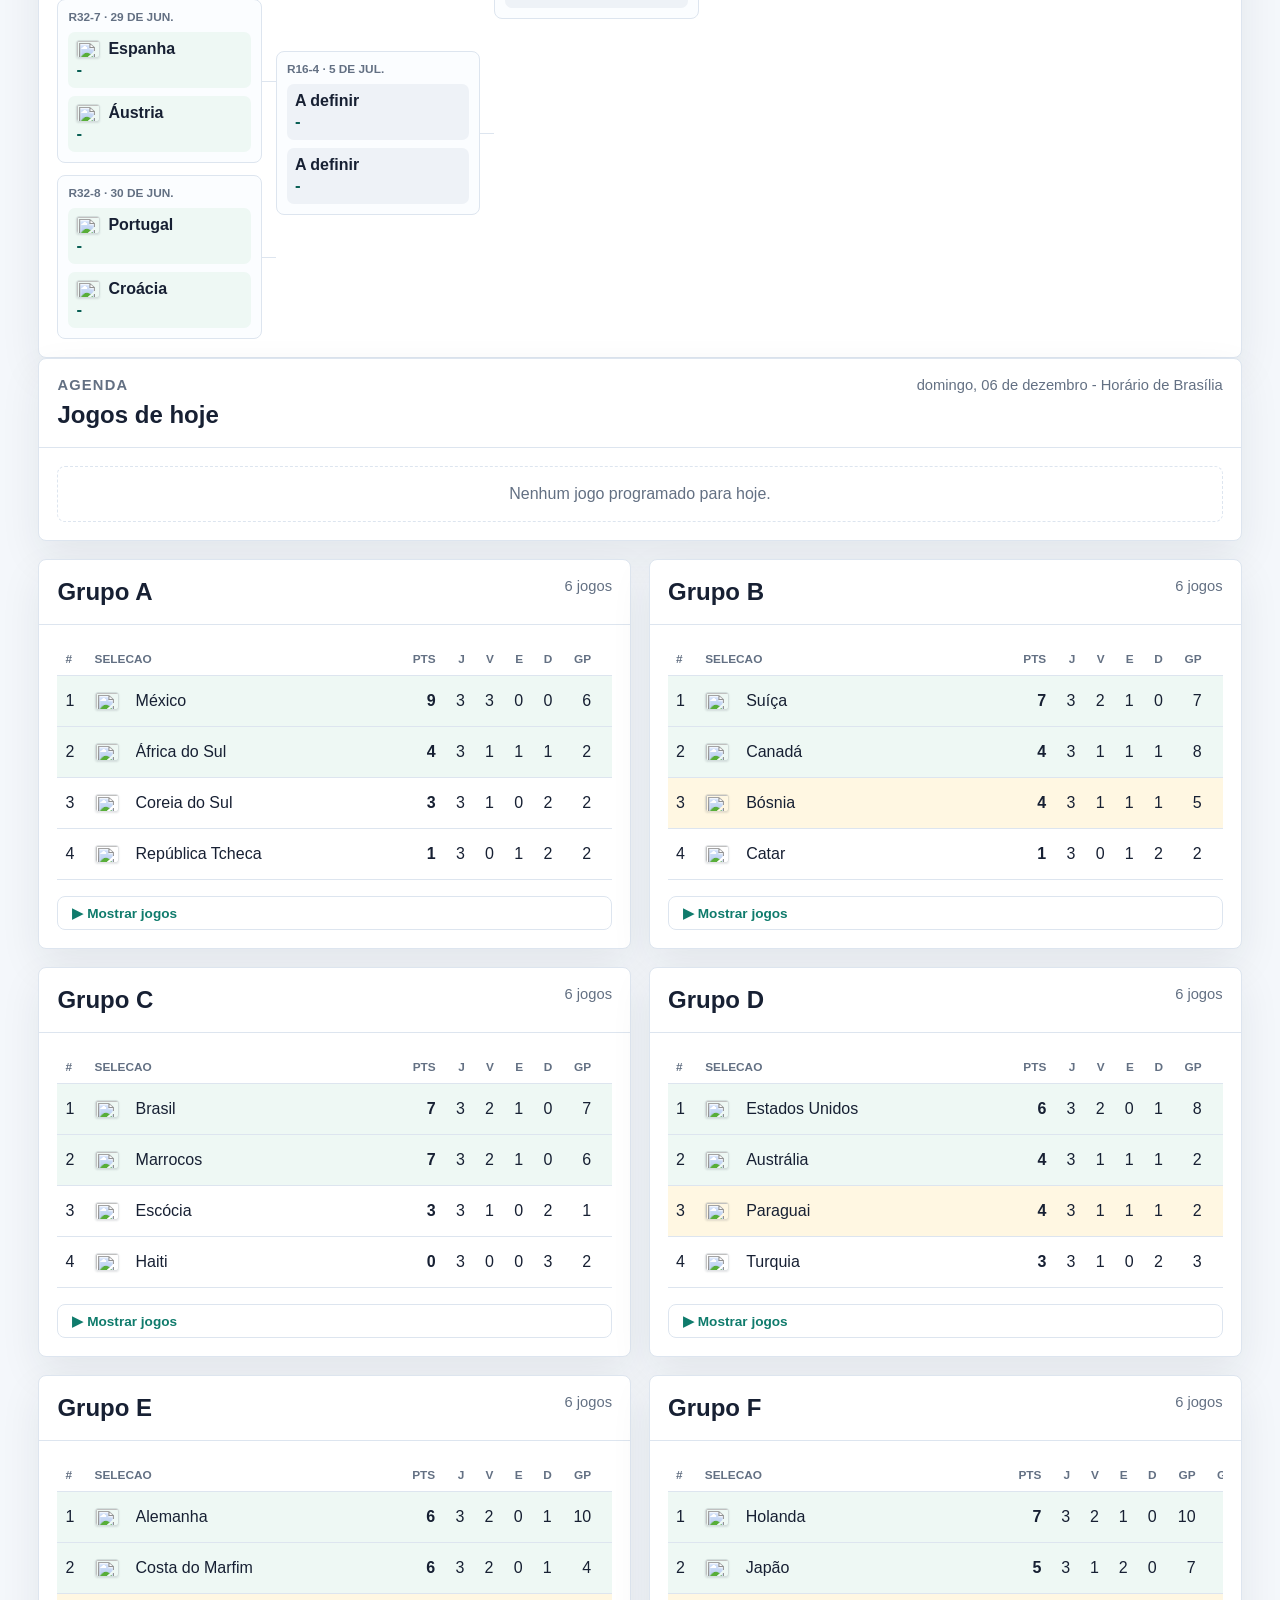
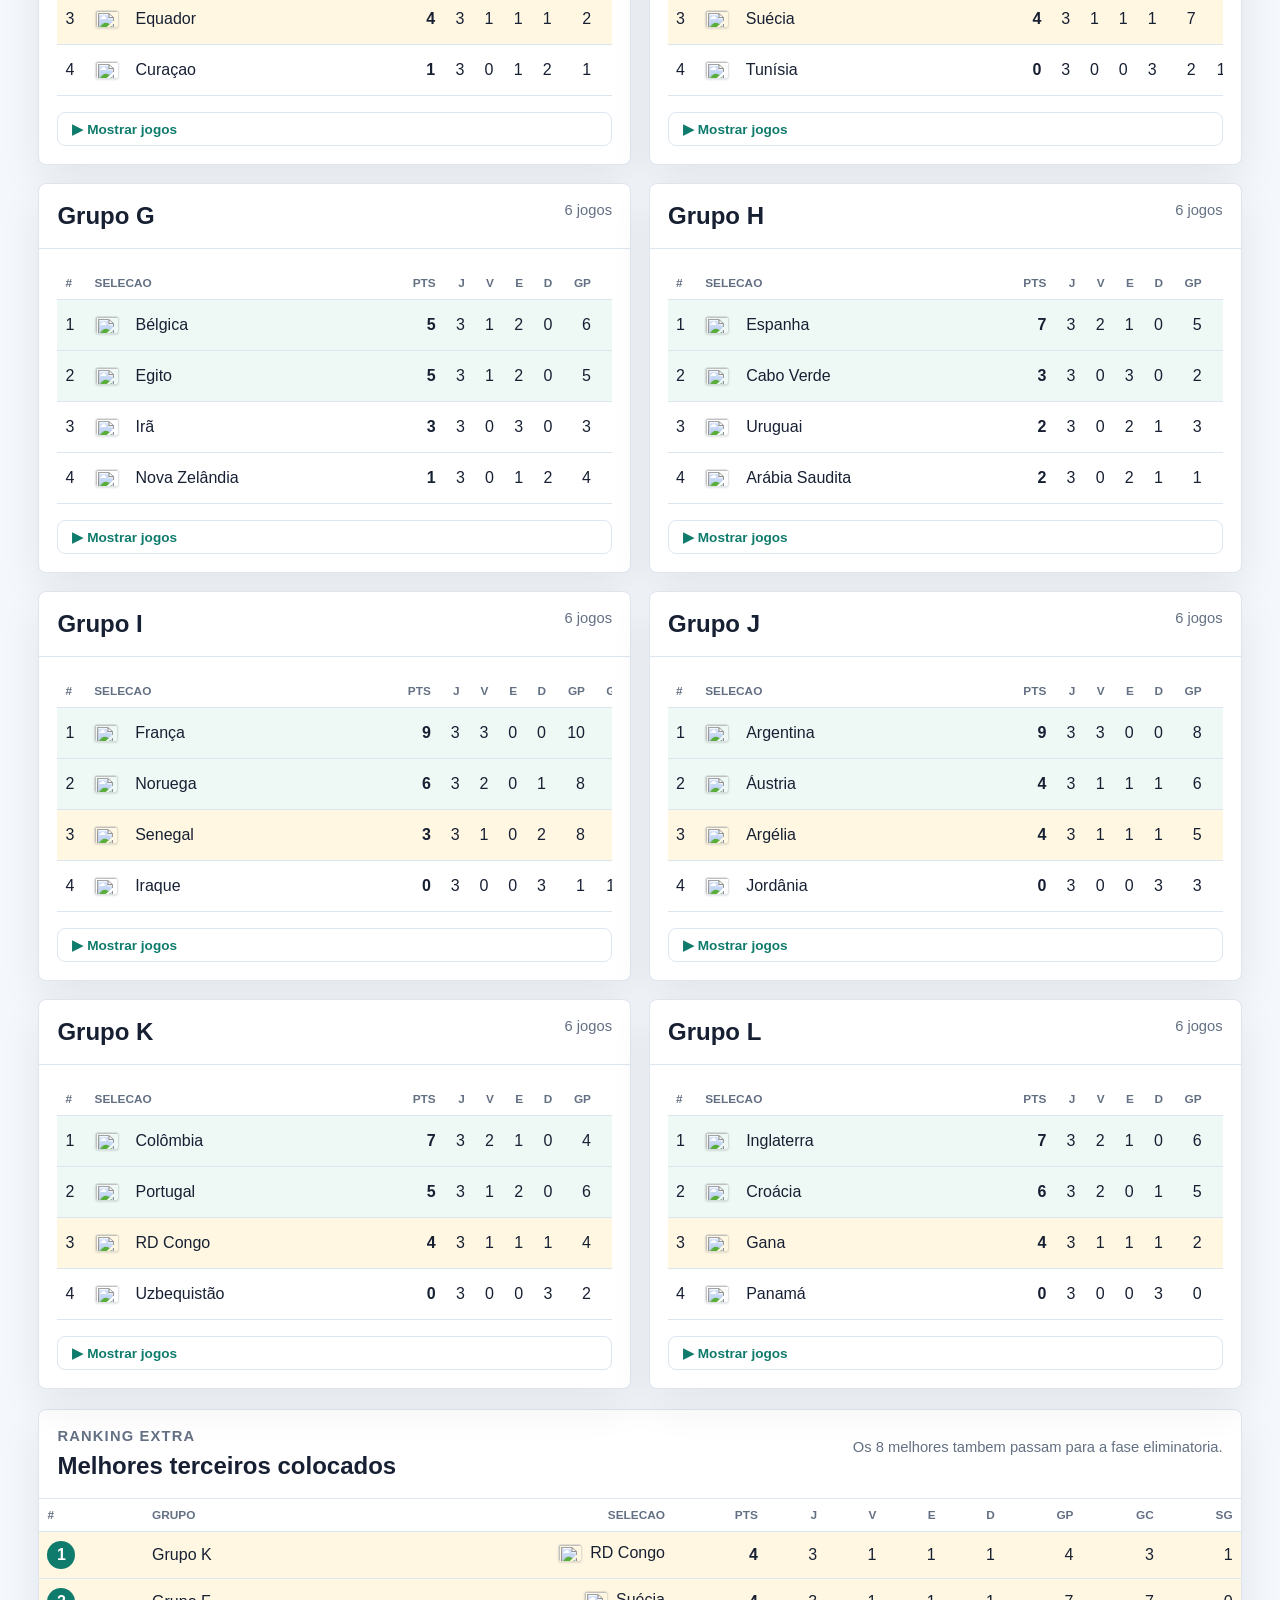
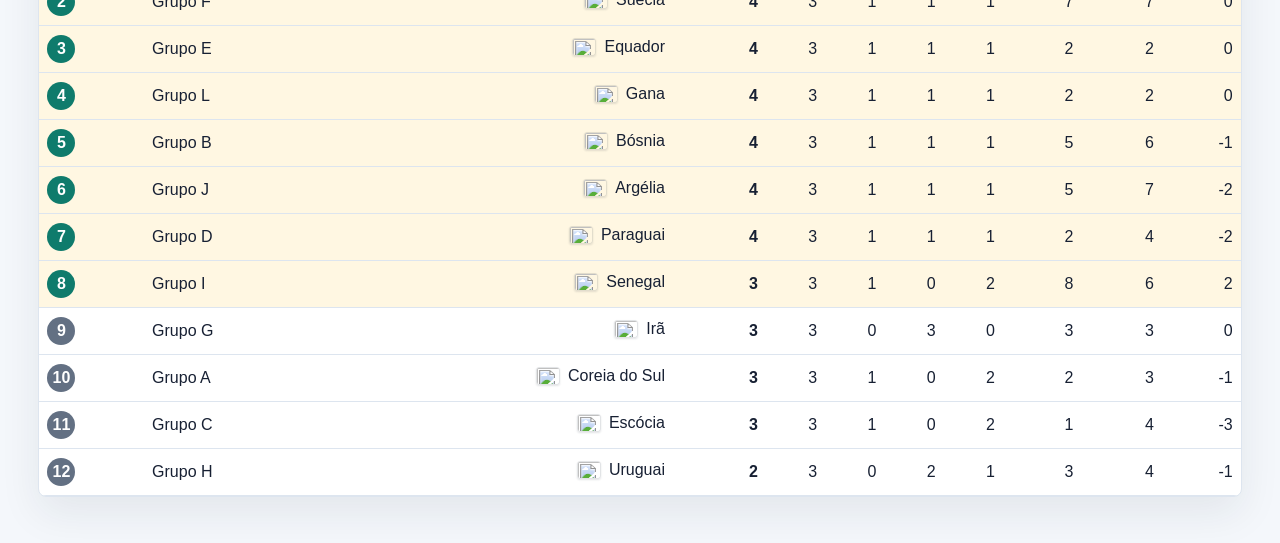
==== commit c0275602: "Remove faixa de classificados e adiciona jogos do mata-mata no Hoje - Faixa de classificados acima d" ====
--- a/index.html
+++ b/index.html
@@ -69,7 +69,6 @@
           </div>
           <p>Resultados oficiais e classificados atuais.</p>
         </div>
-        <div class="qualified-strip" id="qualifiedStrip" aria-label="Classificados atuais"></div>
         <div class="bracket" id="knockoutBracket" aria-label="Chave do mata-mata"></div>
       </section>
 
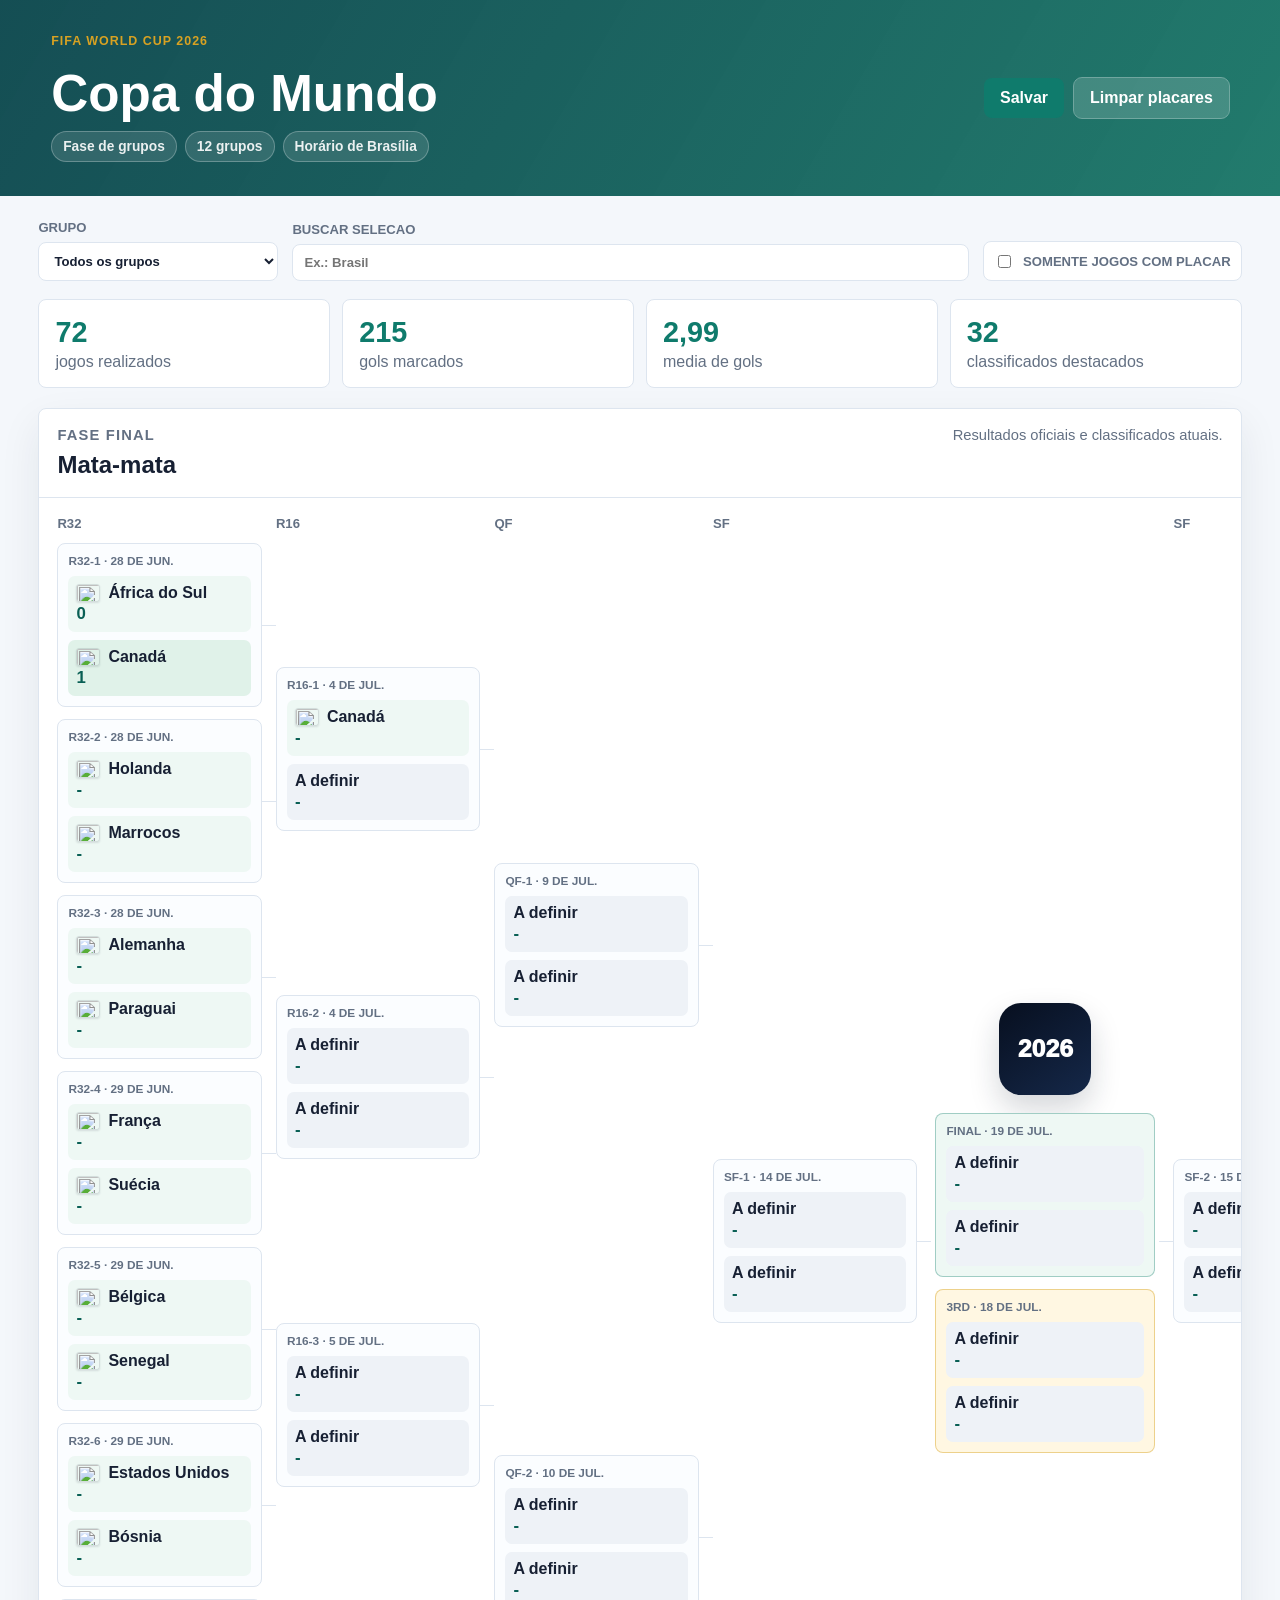
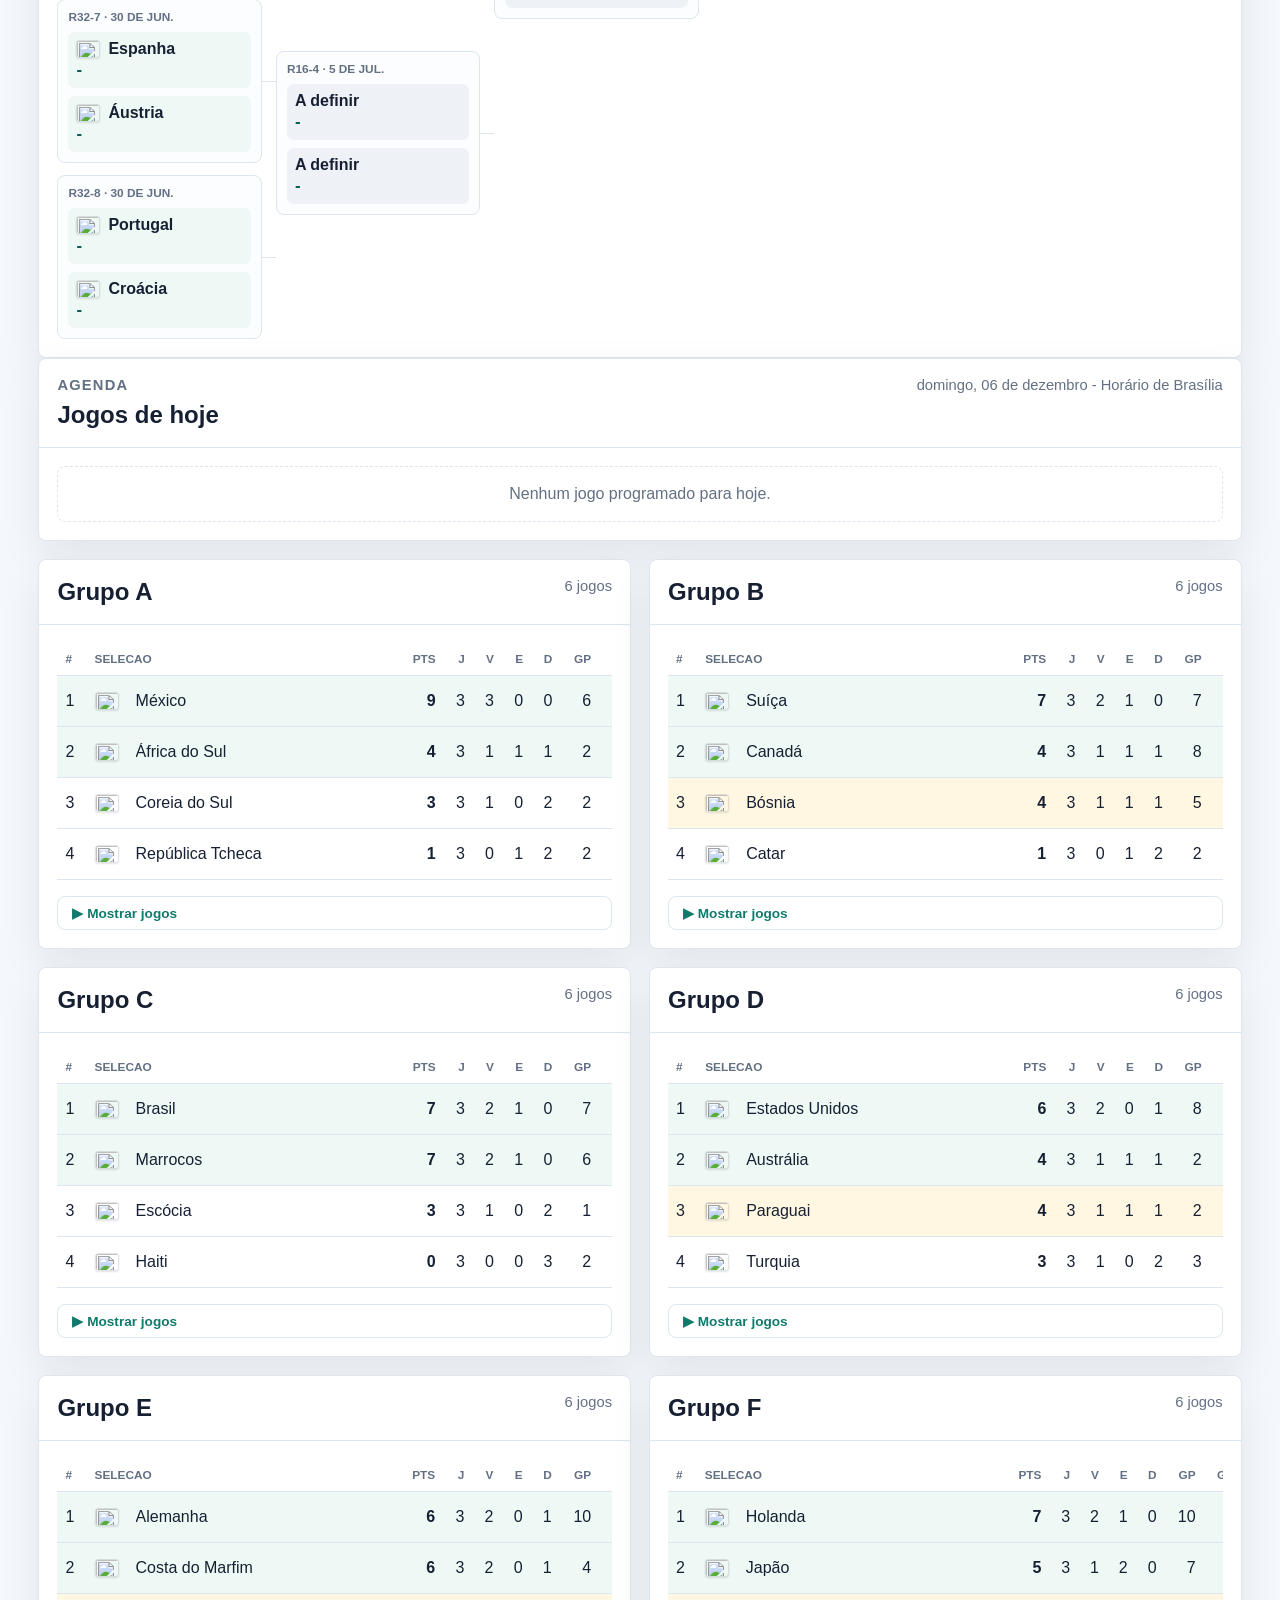
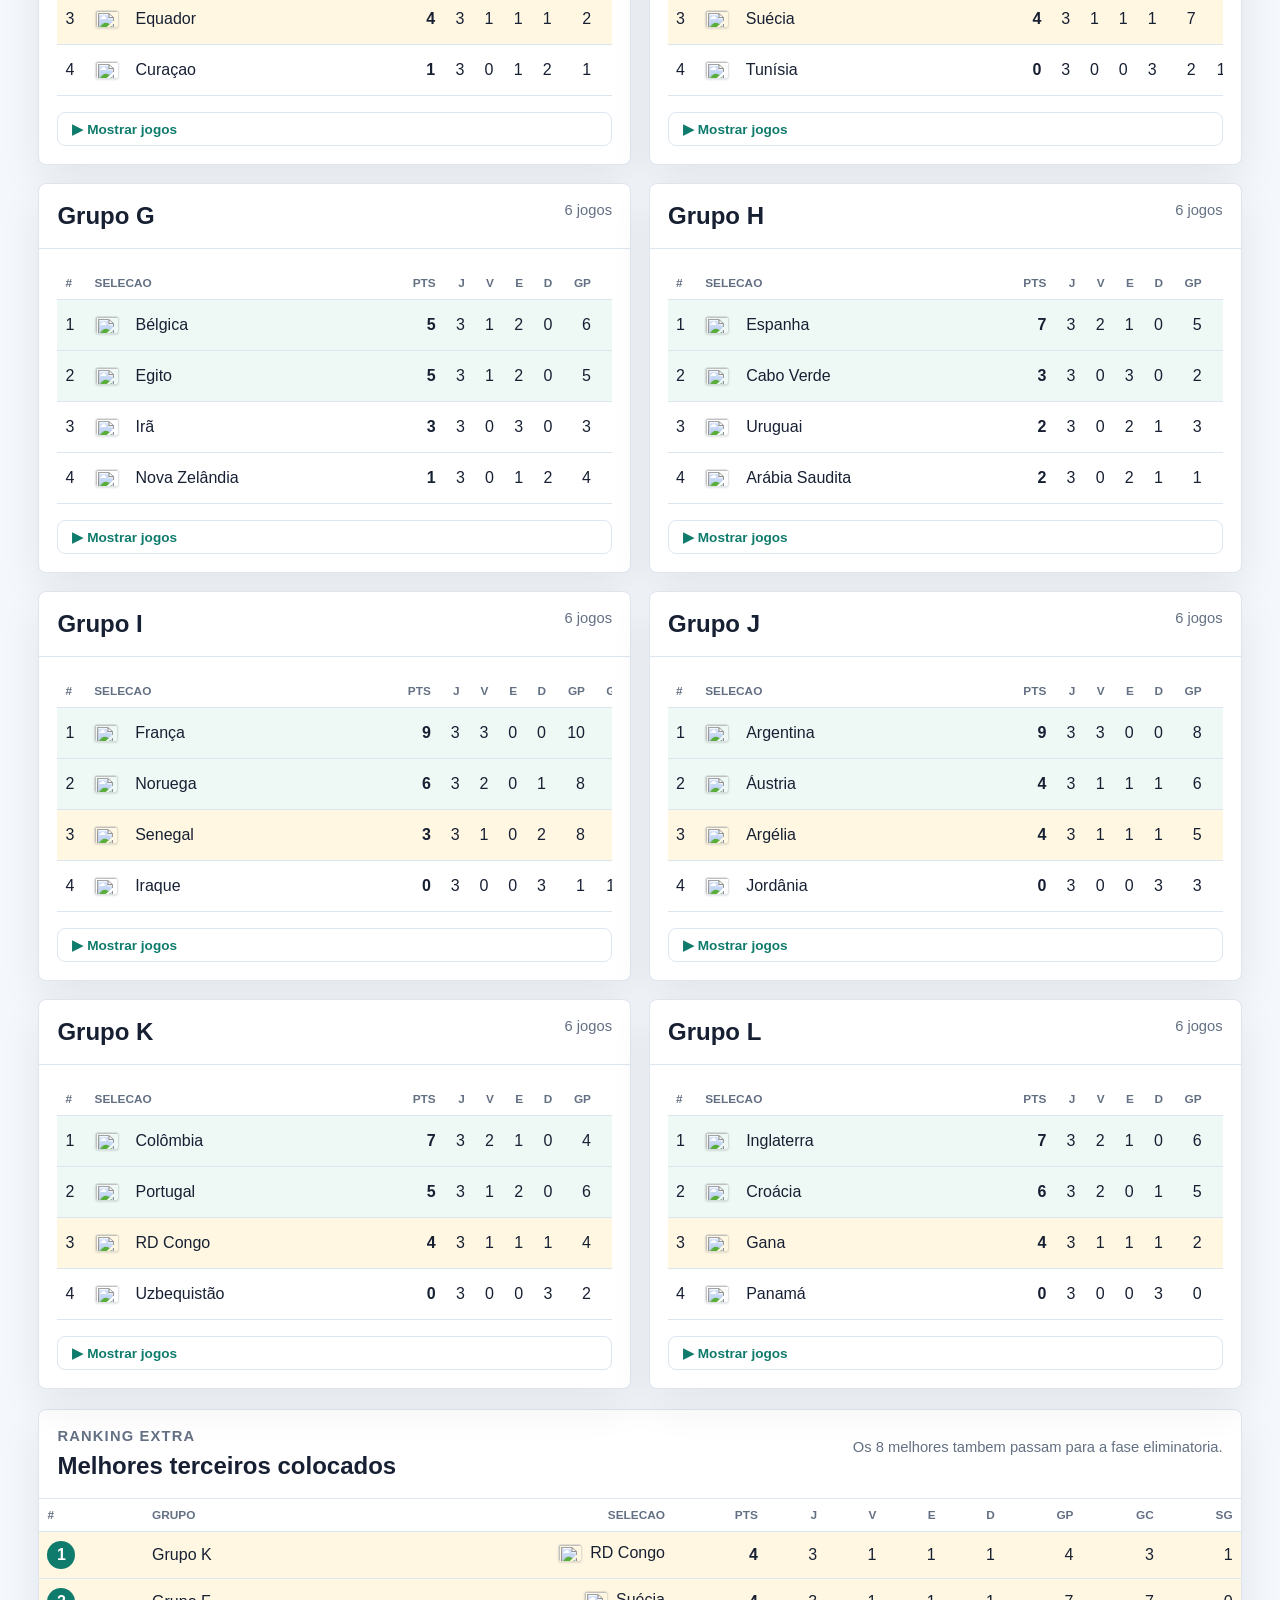
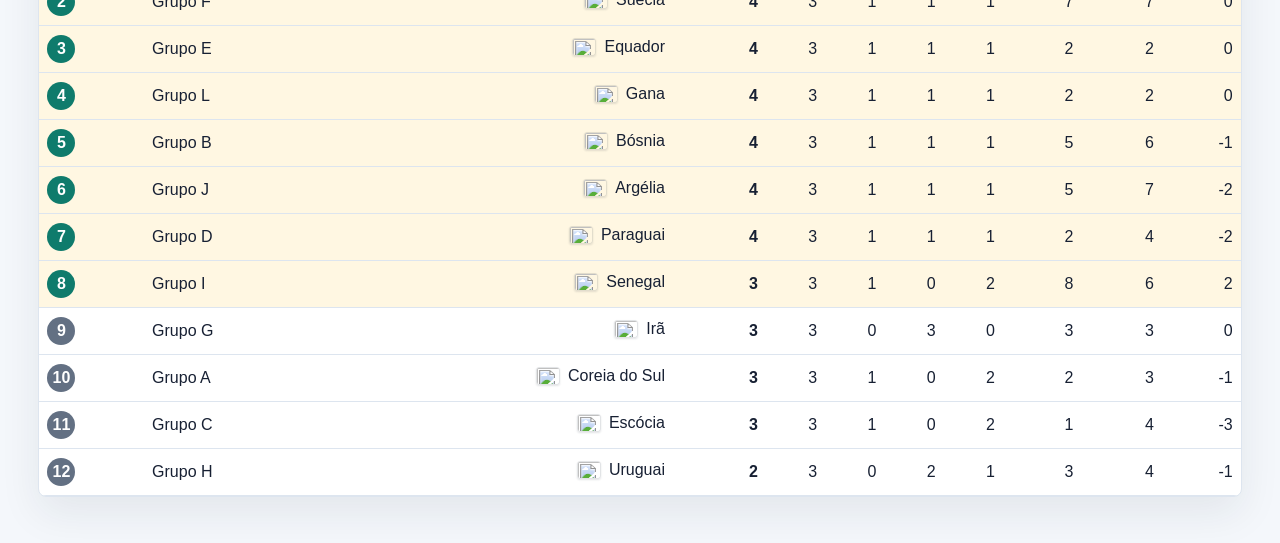
==== commit a8534368: "Corrige datas do mata-mata conforme calendario oficial FIFA 2026 - 16avos: 28 Jun a 3 Jul (16 jogos " ====
--- a/index.html
+++ b/index.html
@@ -130,6 +130,6 @@
       </article>
     </template>
 
-    <script src="app.js?v=2"></script>
+    <script src="app.js?v=5"></script>
   </body>
 </html>
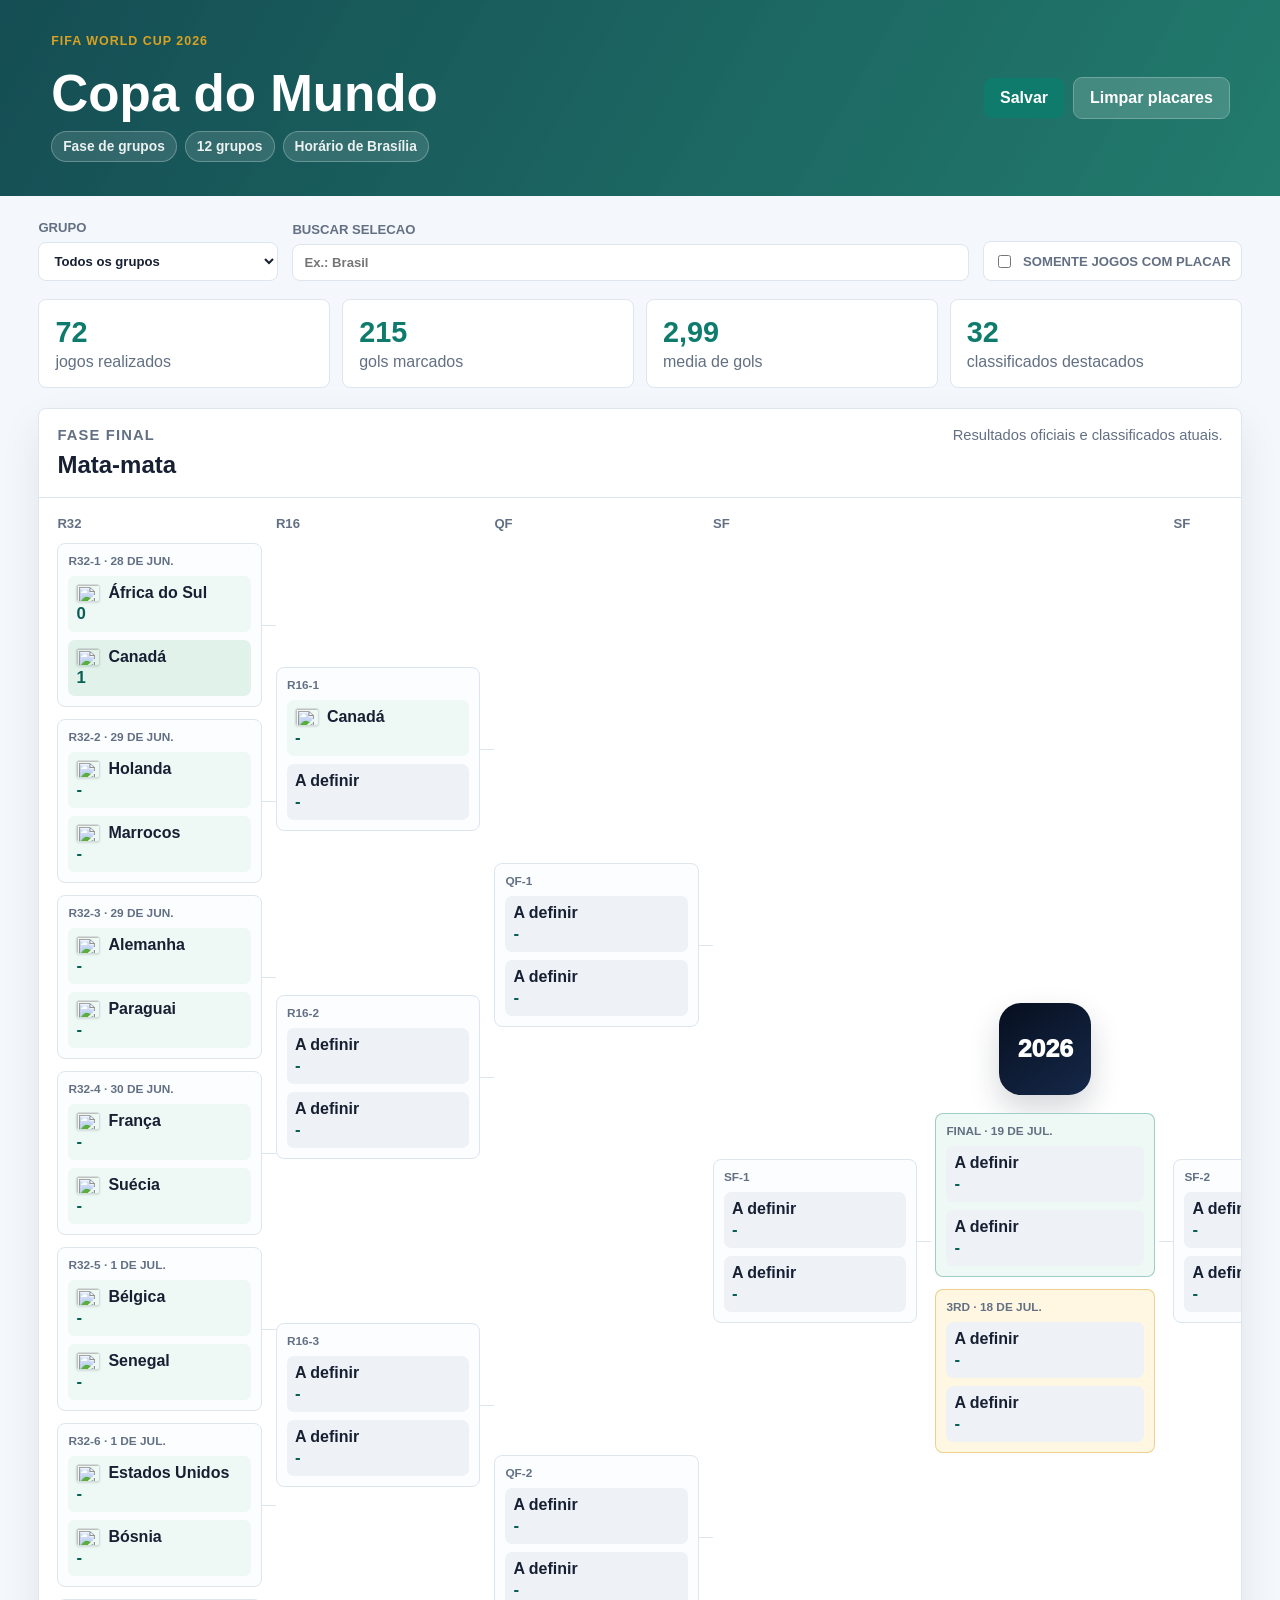
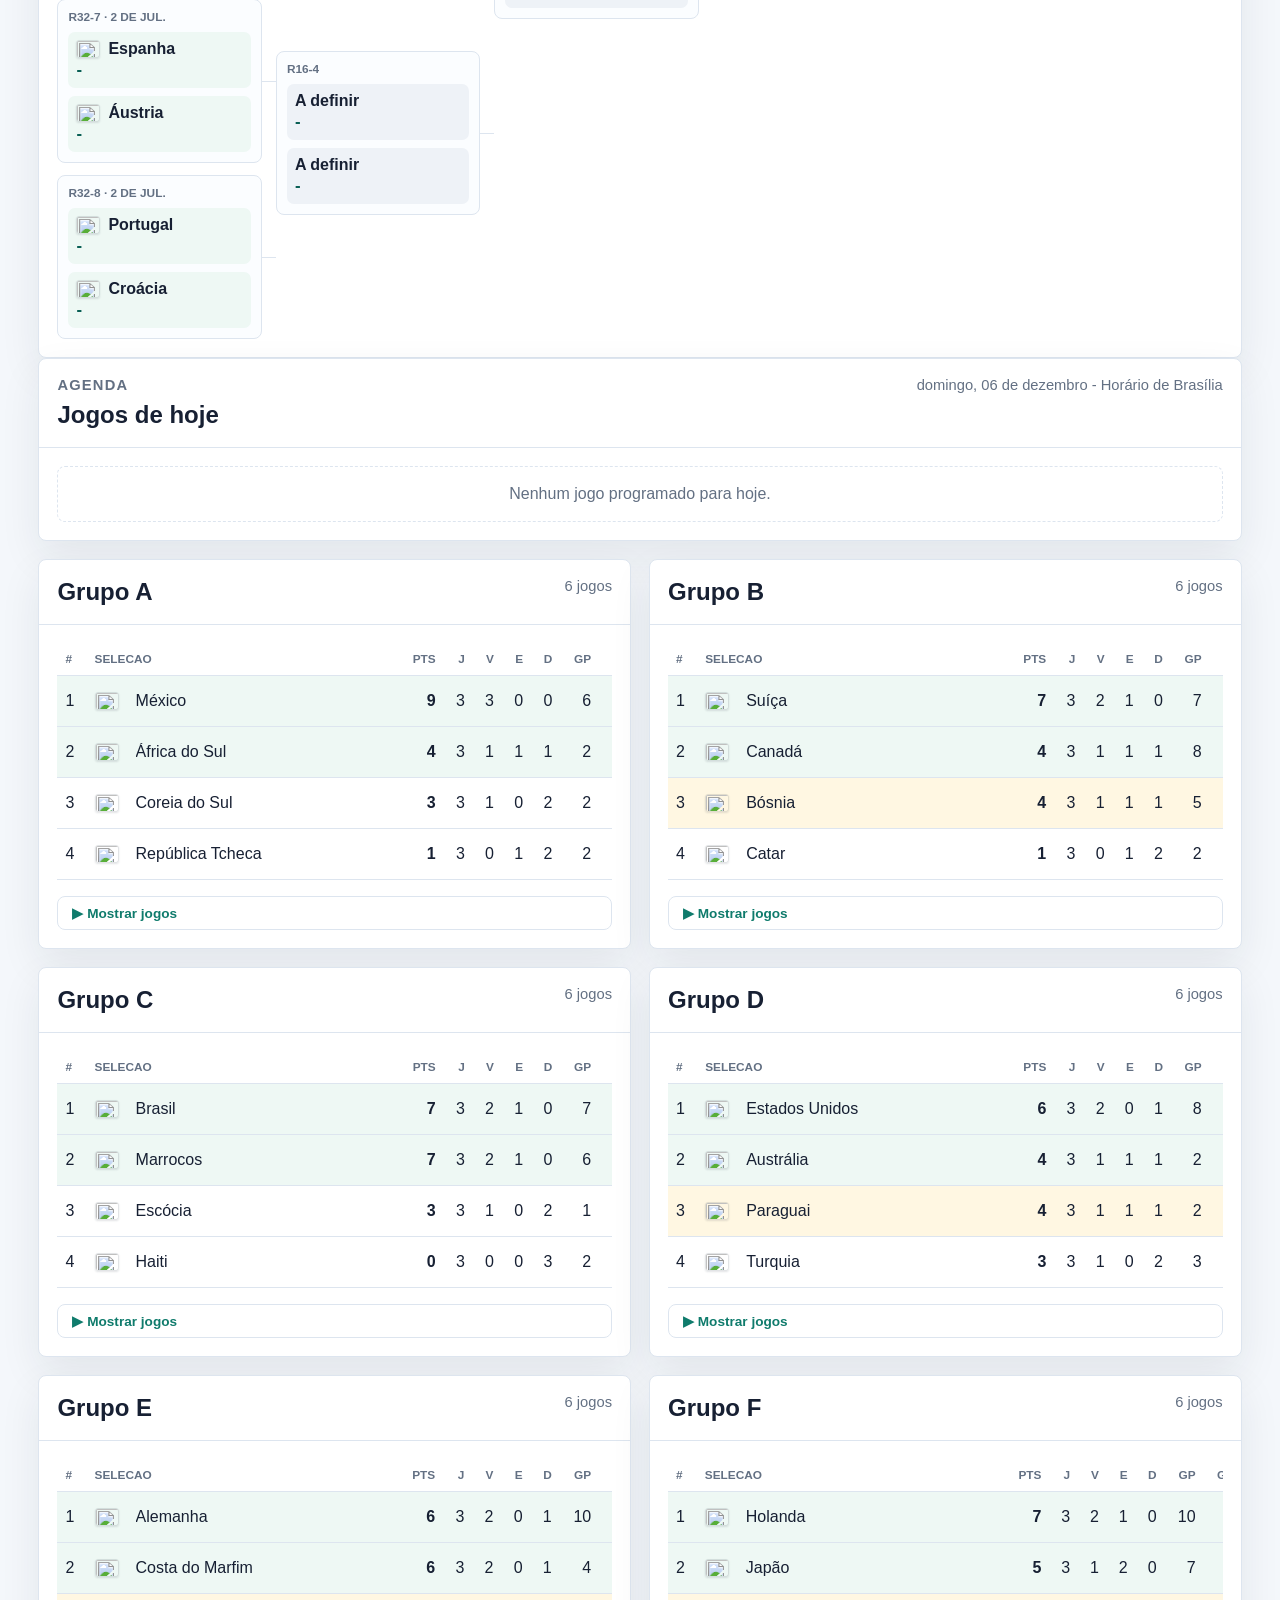
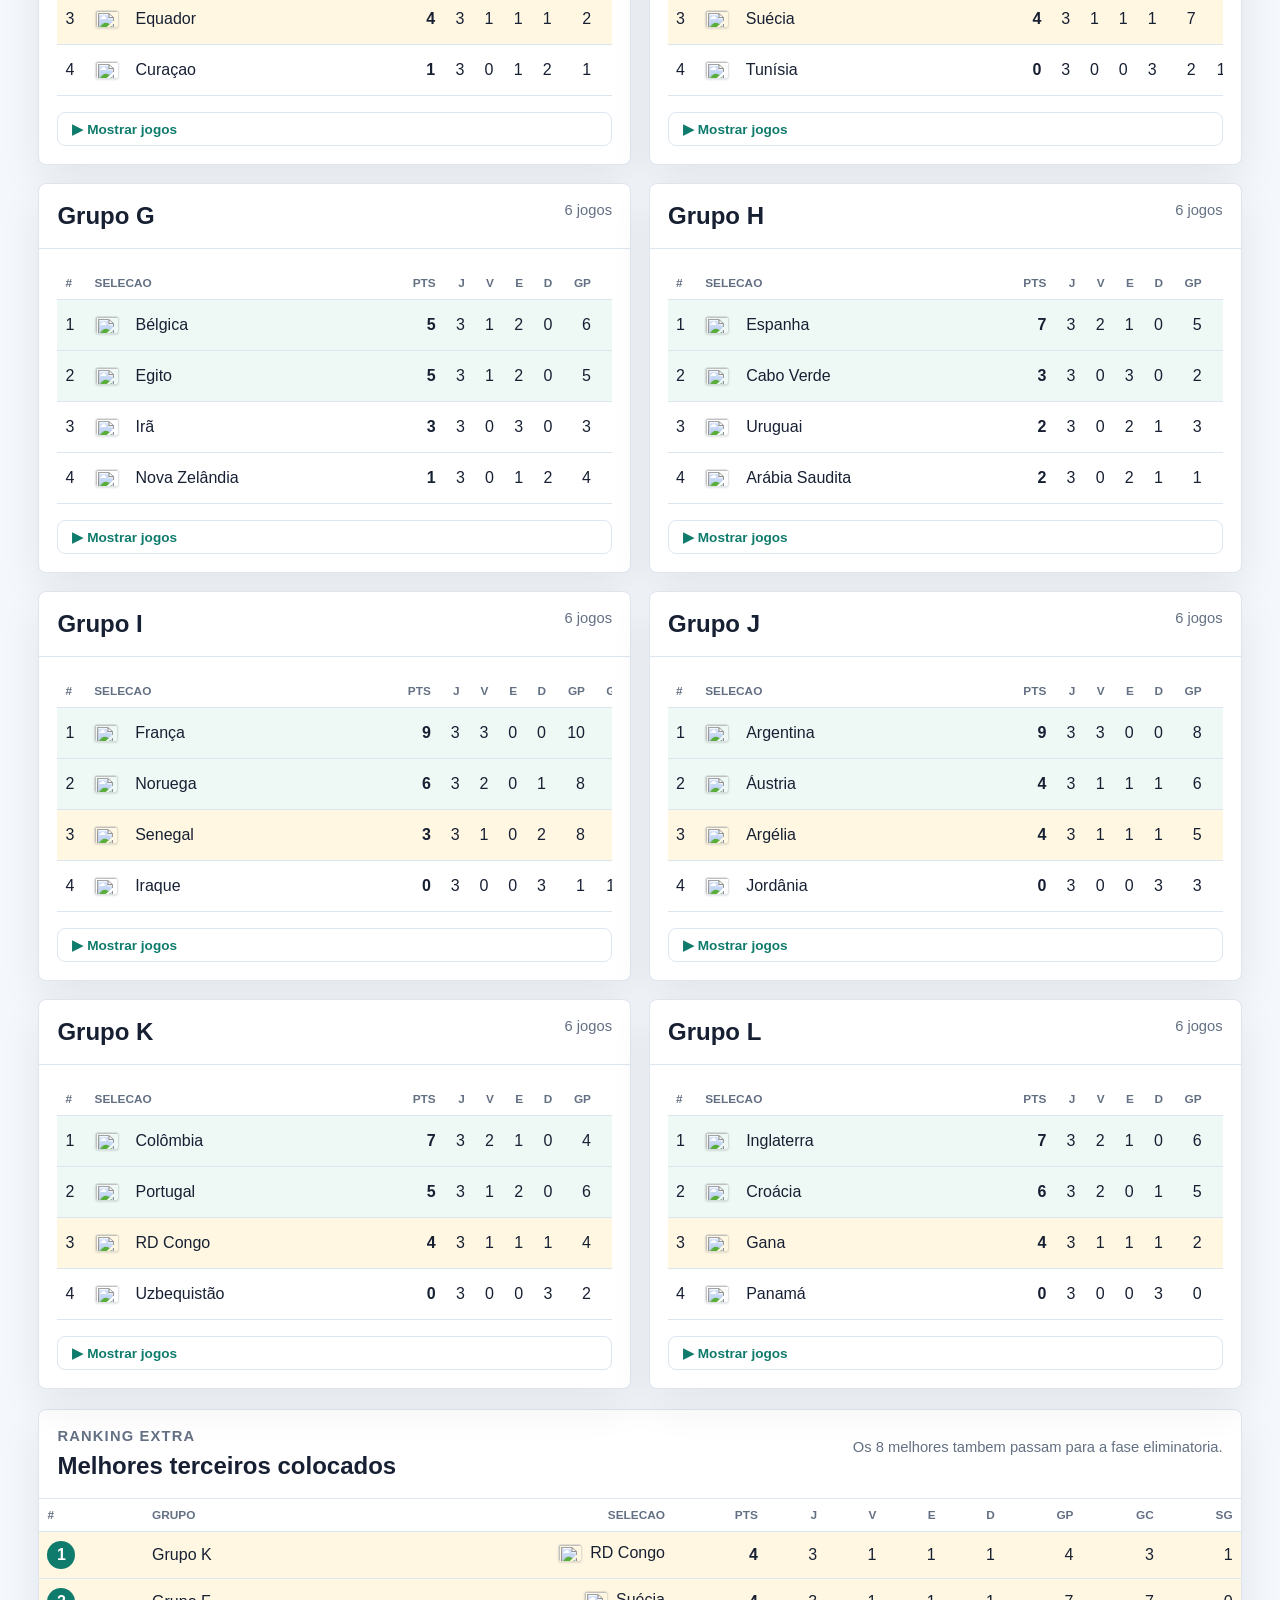
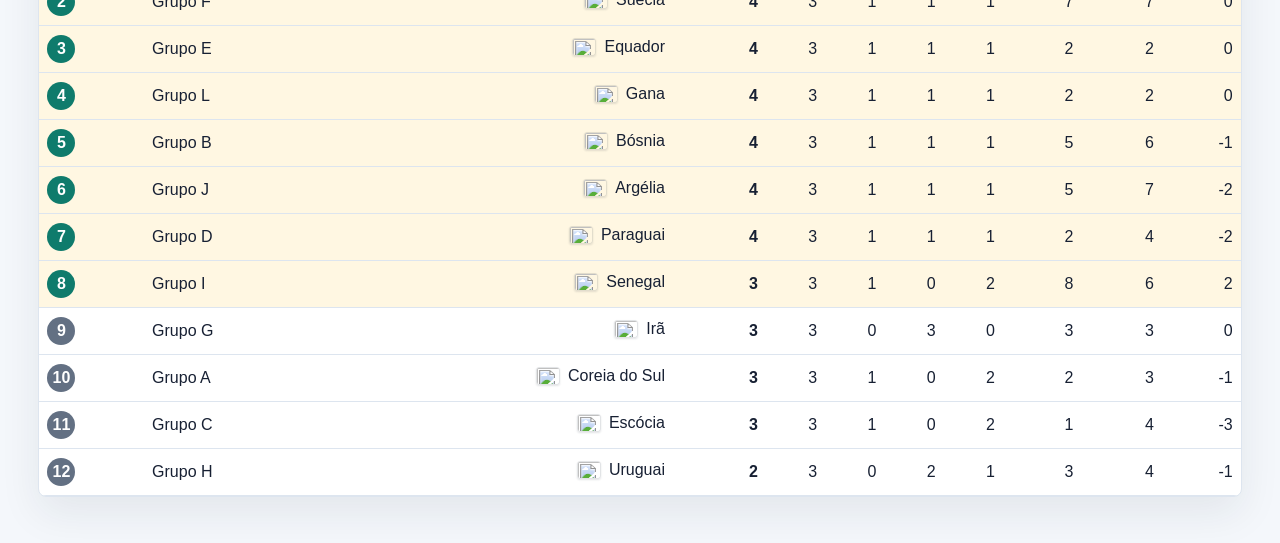
==== commit 5fcb274f: "Corrige datas e horarios dos 16avos conforme informado 29/06: Brasil x Japao 14h, Alemanha x Paragua" ====
--- a/index.html
+++ b/index.html
@@ -130,6 +130,6 @@
       </article>
     </template>
 
-    <script src="app.js?v=5"></script>
+    <script src="app.js?v=6"></script>
   </body>
 </html>
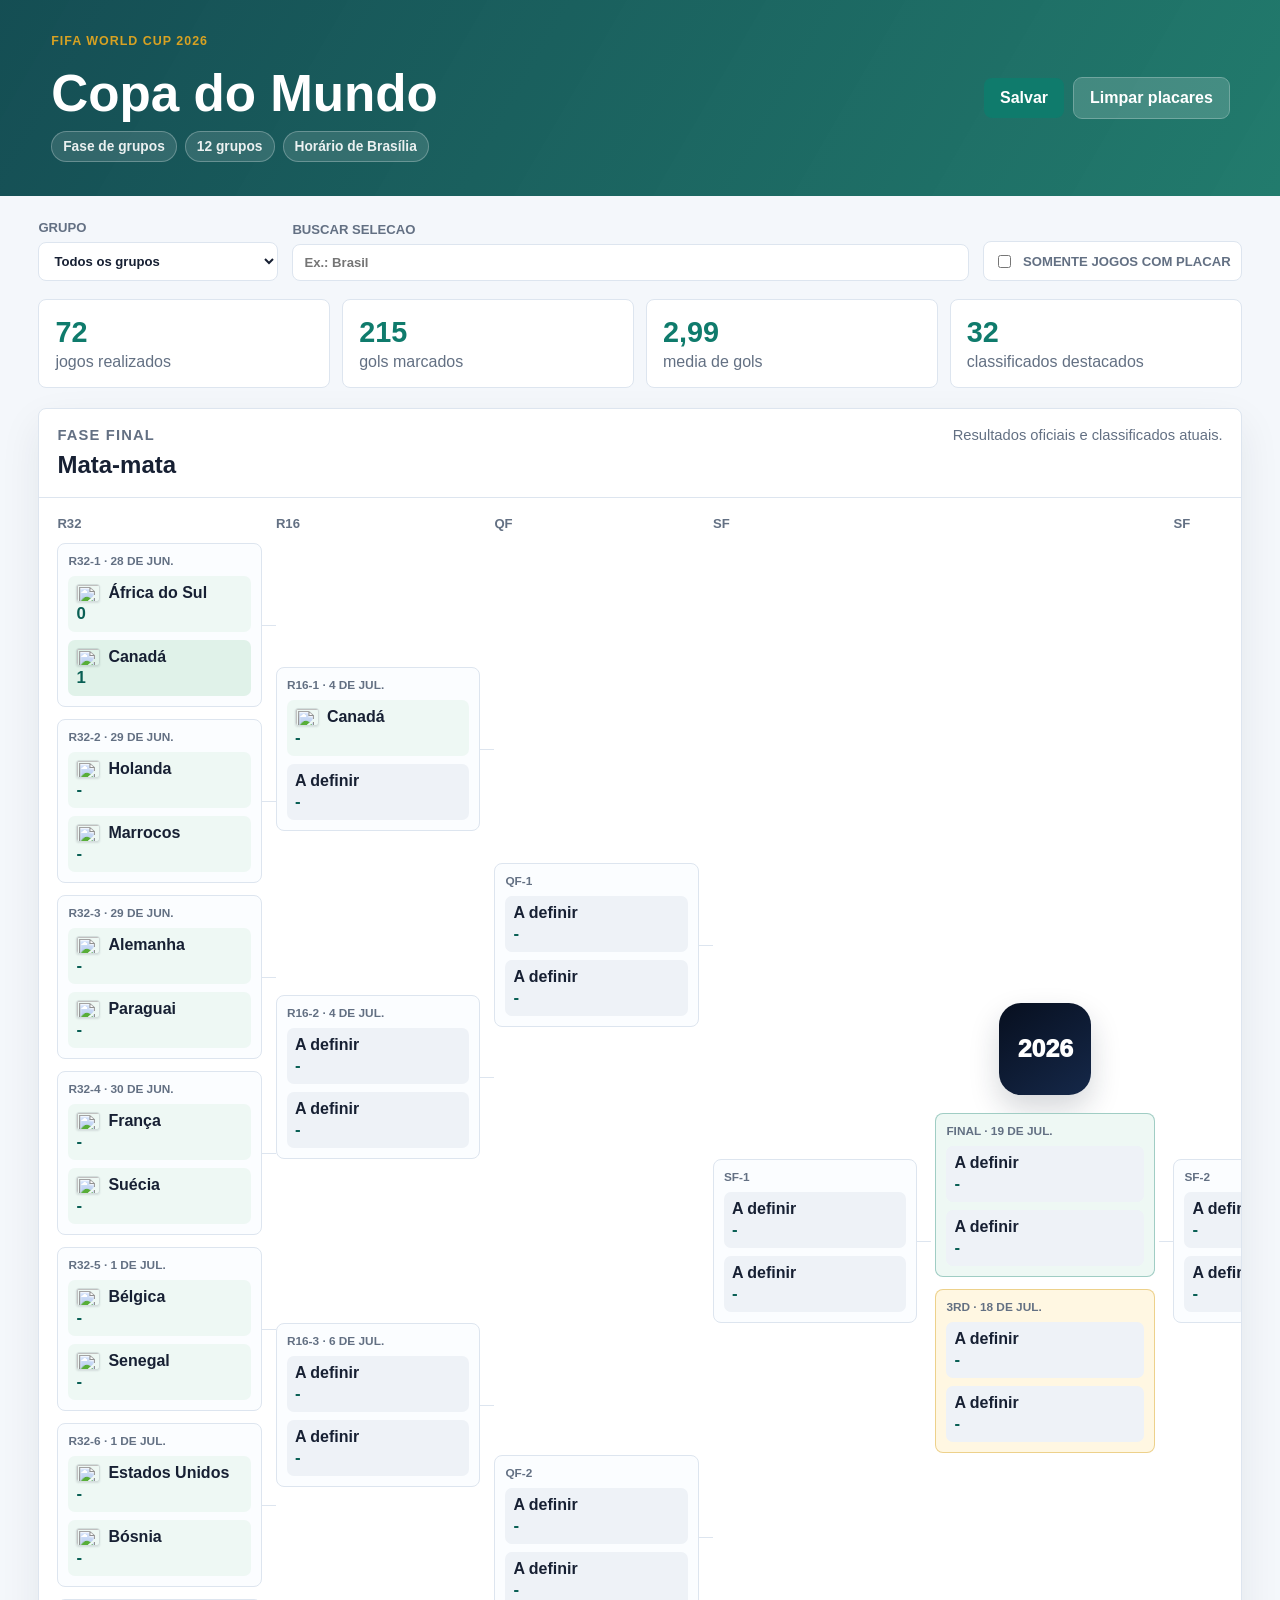
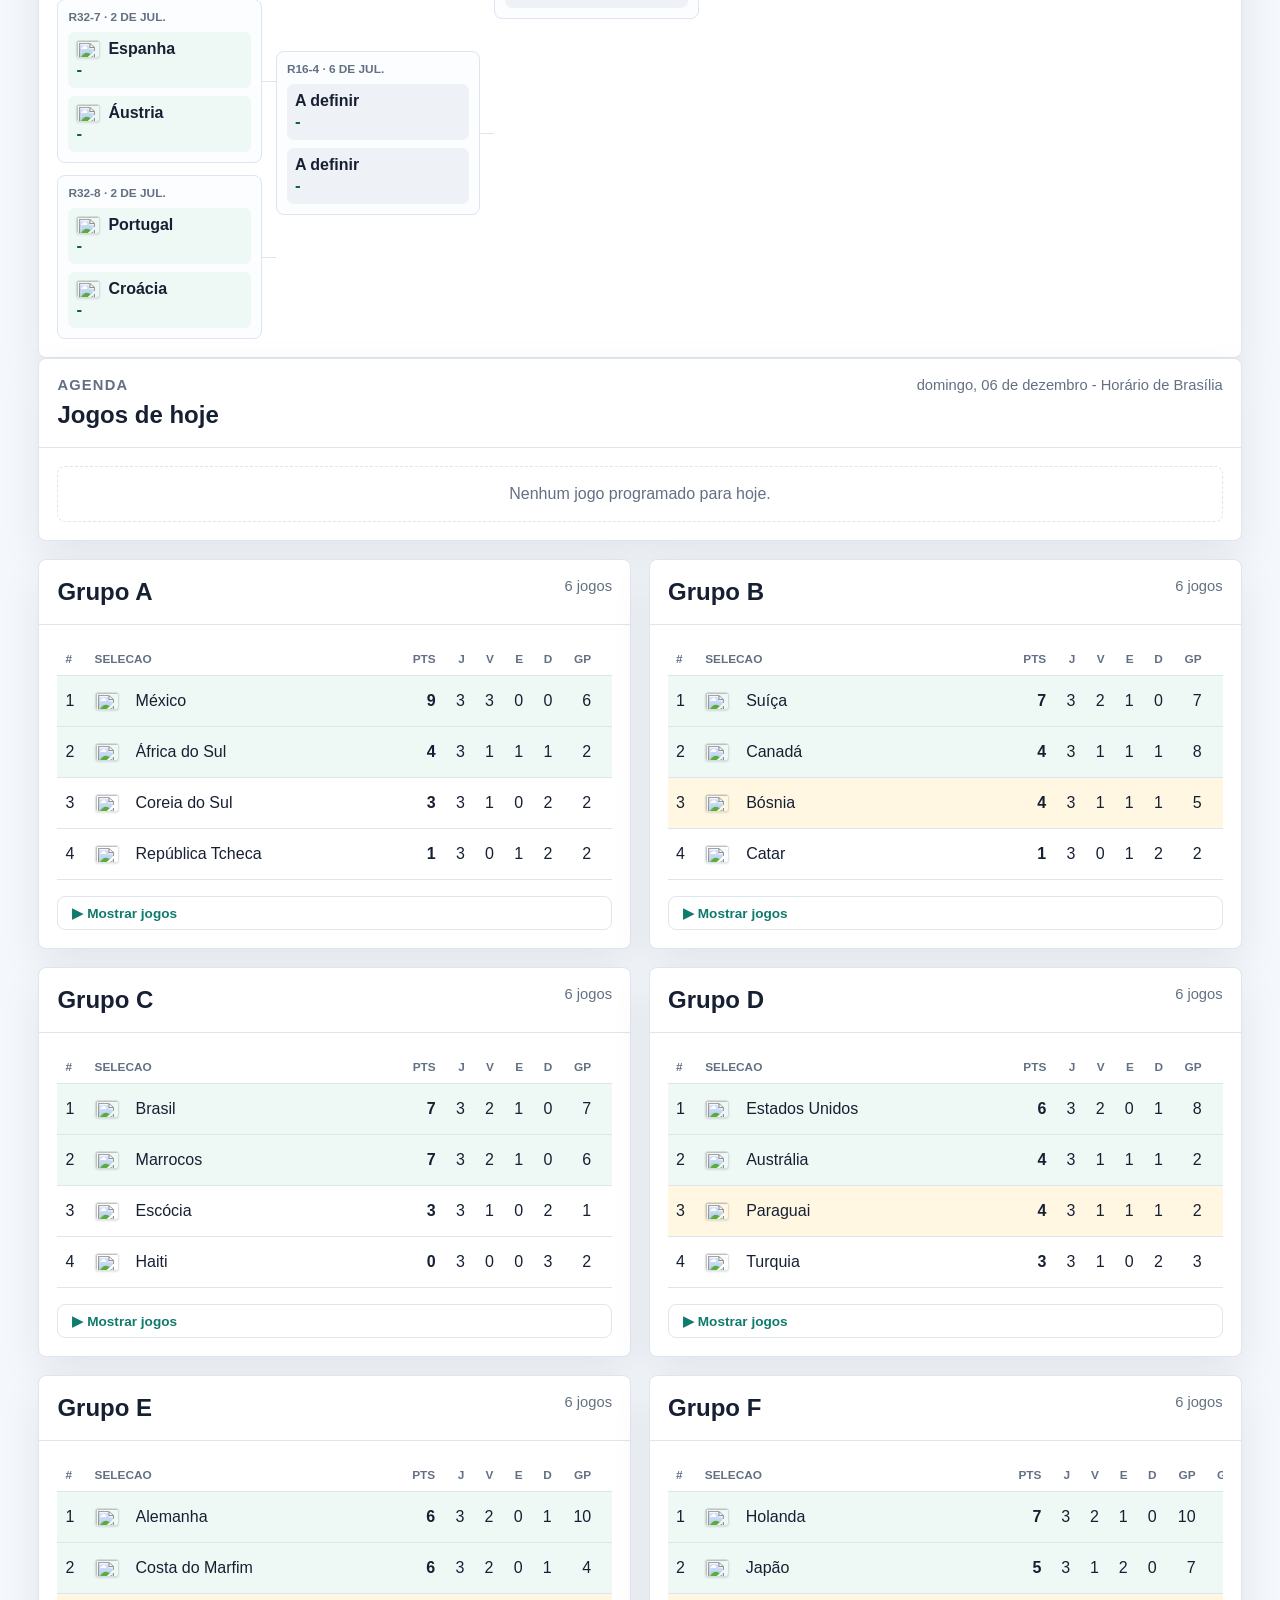
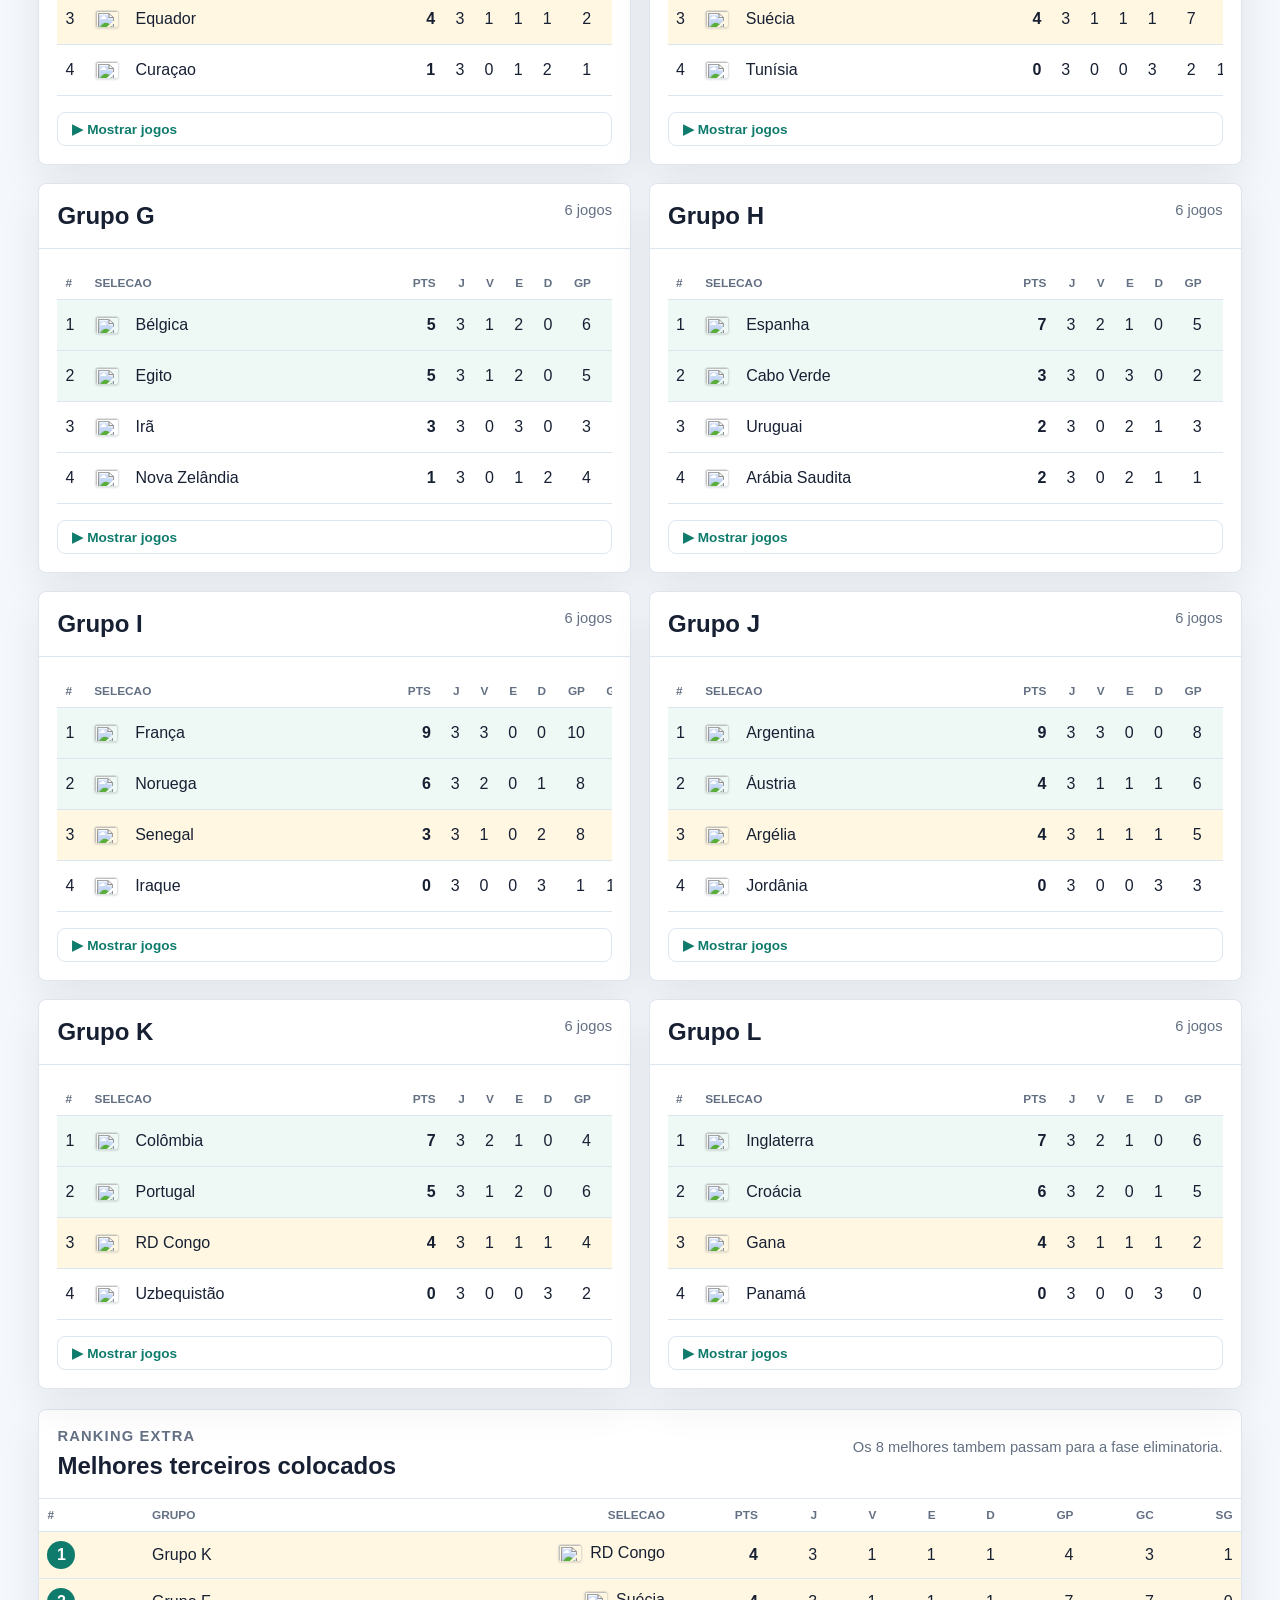
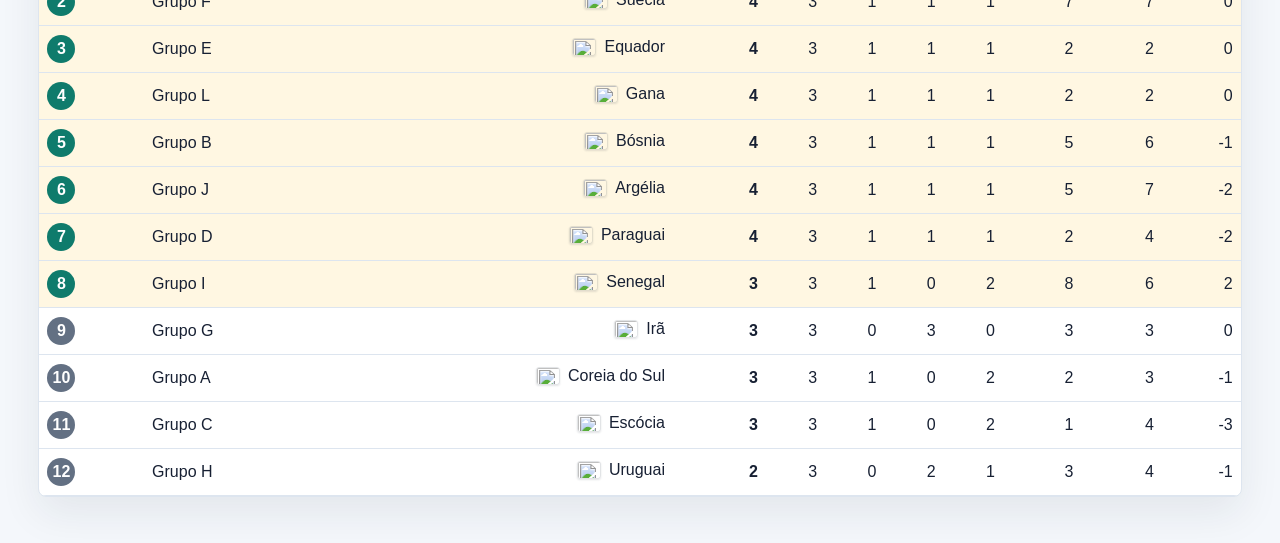
==== commit 9396592a: "Adiciona datas das oitavas de final 04/07: R16-1 14h (Canadá x Holanda/Marrocos), R16-2 18h (Alemanh" ====
--- a/index.html
+++ b/index.html
@@ -130,6 +130,6 @@
       </article>
     </template>
 
-    <script src="app.js?v=6"></script>
+    <script src="app.js?v=7"></script>
   </body>
 </html>
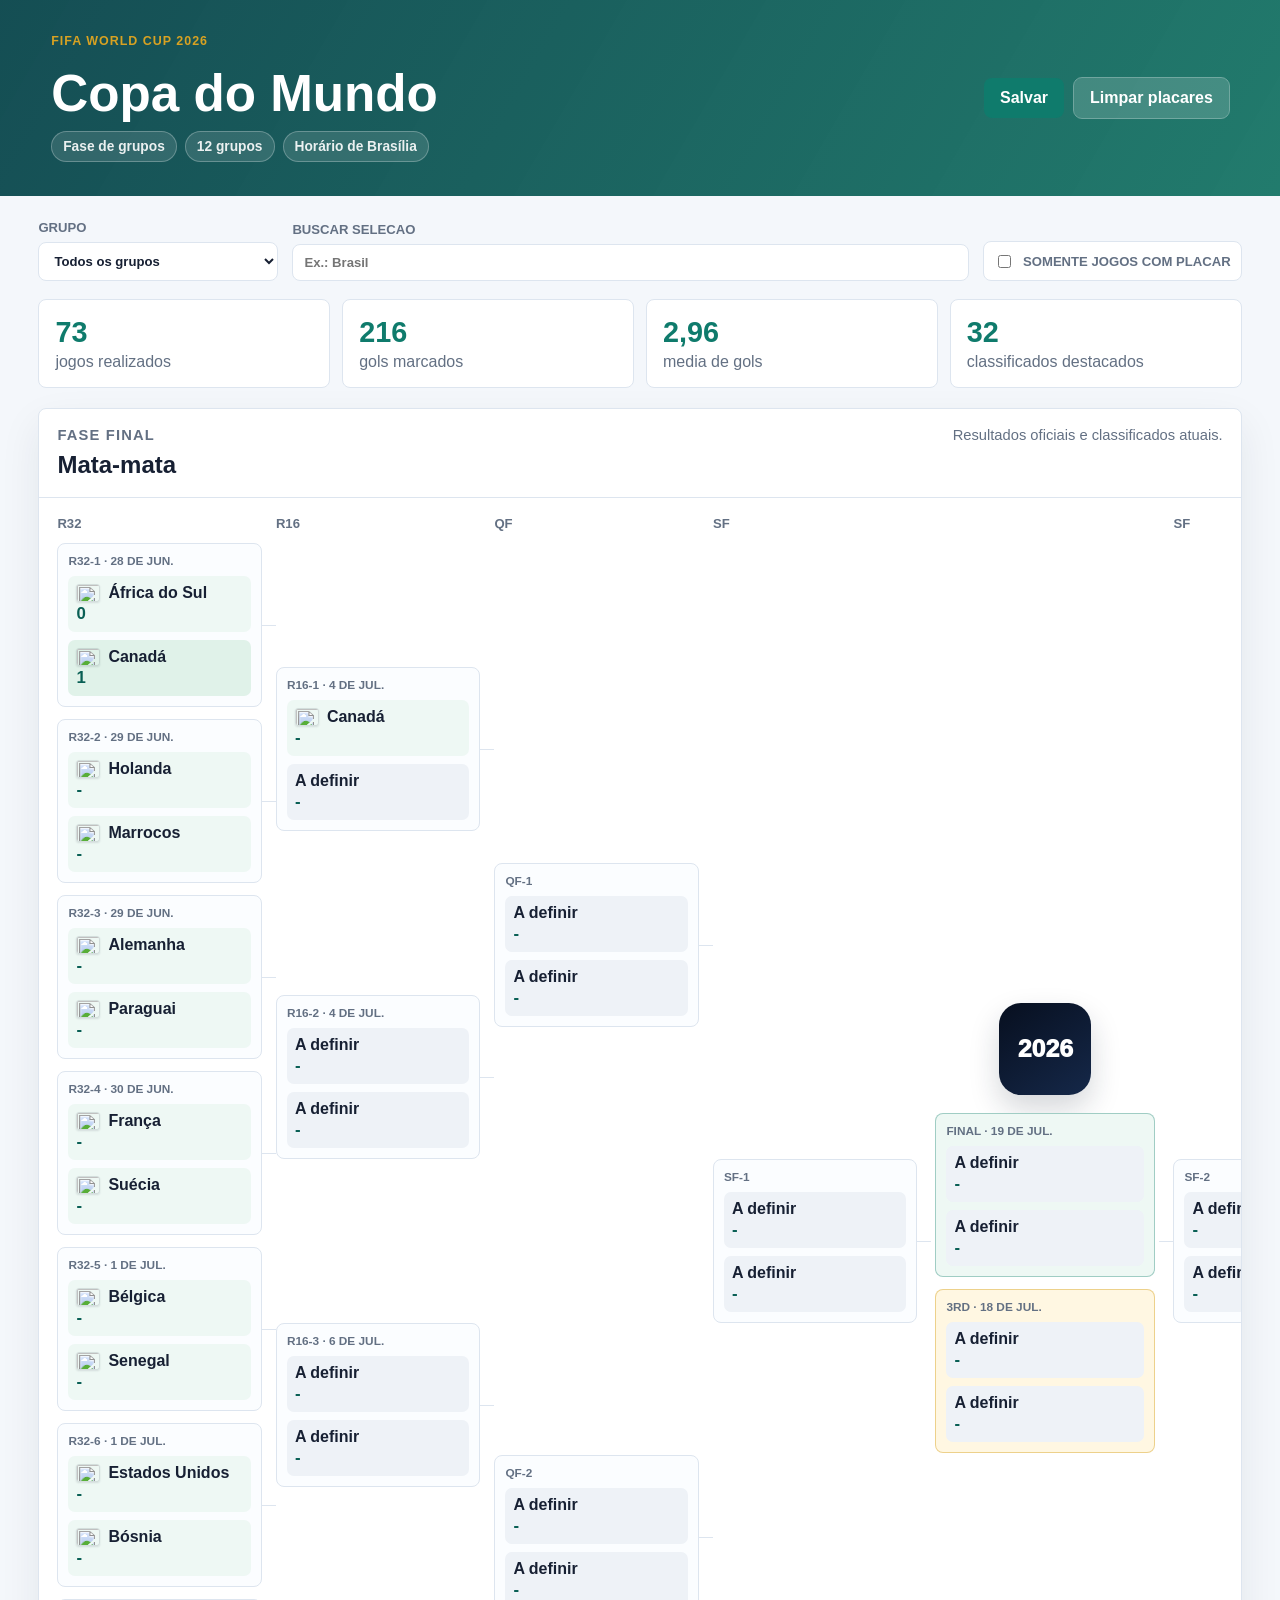
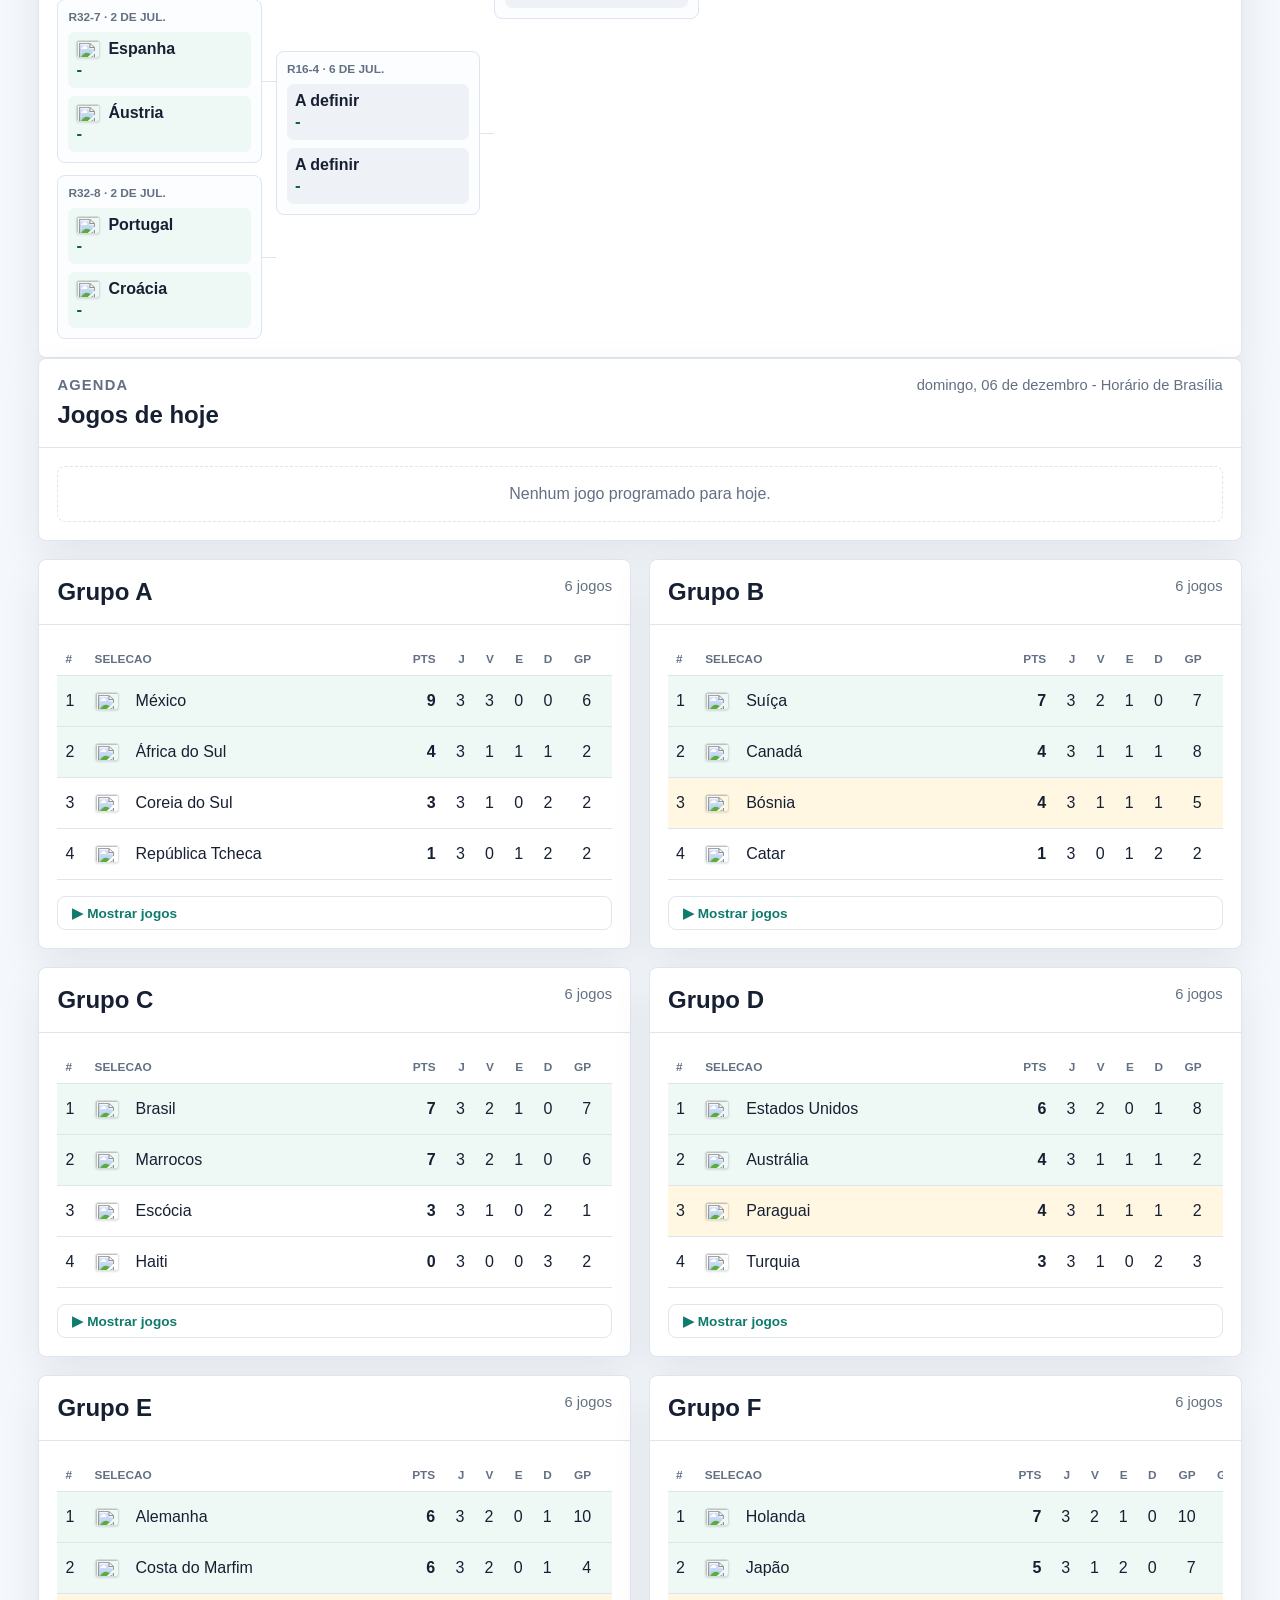
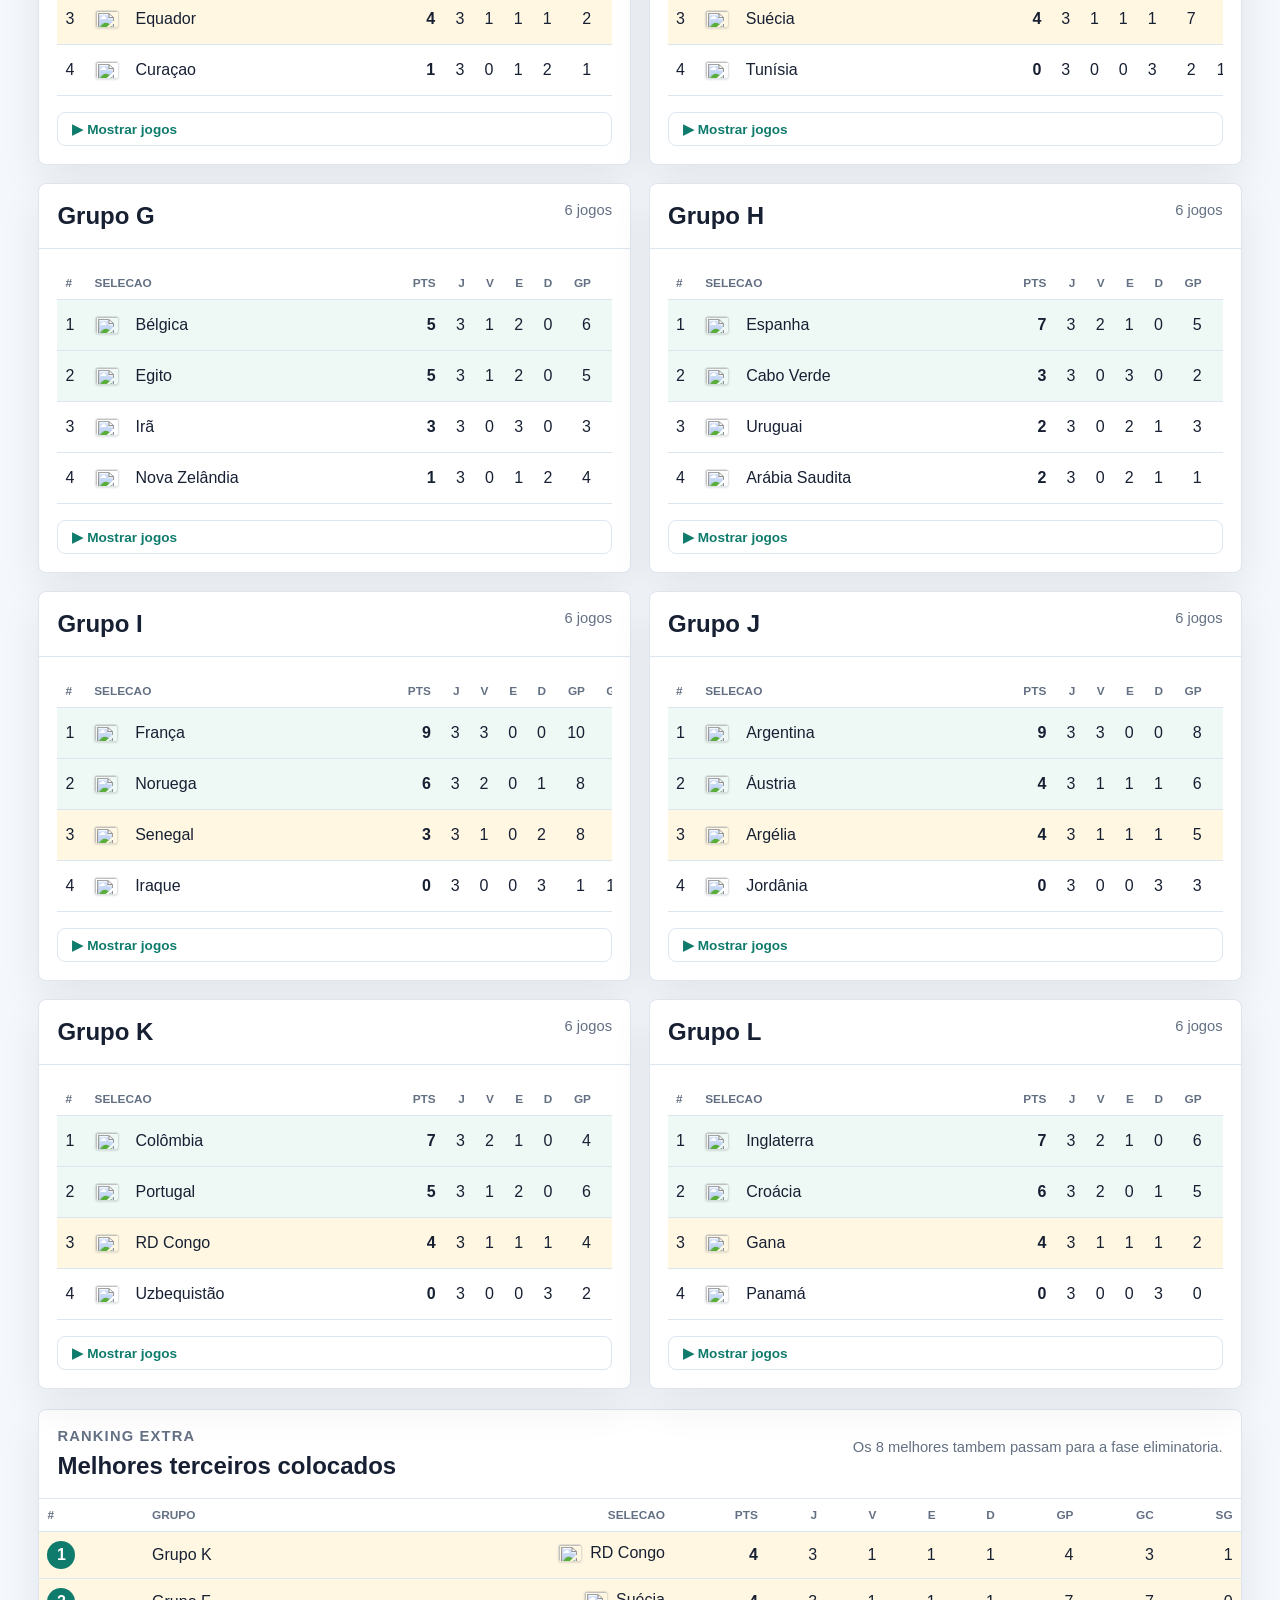
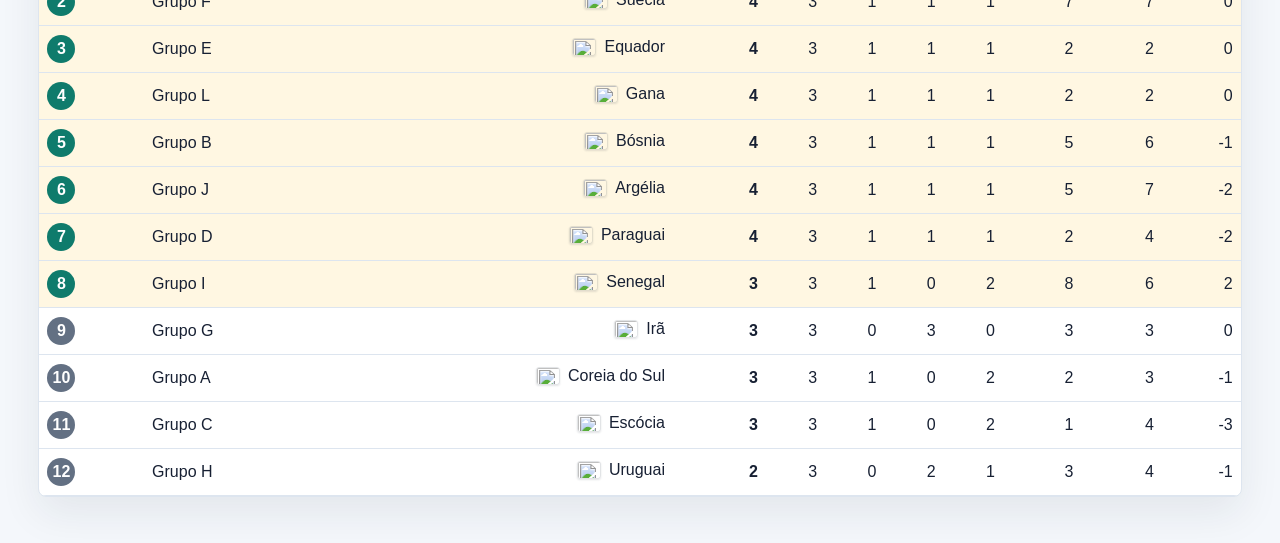
==== commit 40ab2c9b: "Inclui jogos do mata-mata nas estatisticas (jogos realizados, gols, media) Agora Africa do Sul 0x1 C" ====
--- a/index.html
+++ b/index.html
@@ -130,6 +130,6 @@
       </article>
     </template>
 
-    <script src="app.js?v=7"></script>
+    <script src="app.js?v=8"></script>
   </body>
 </html>
